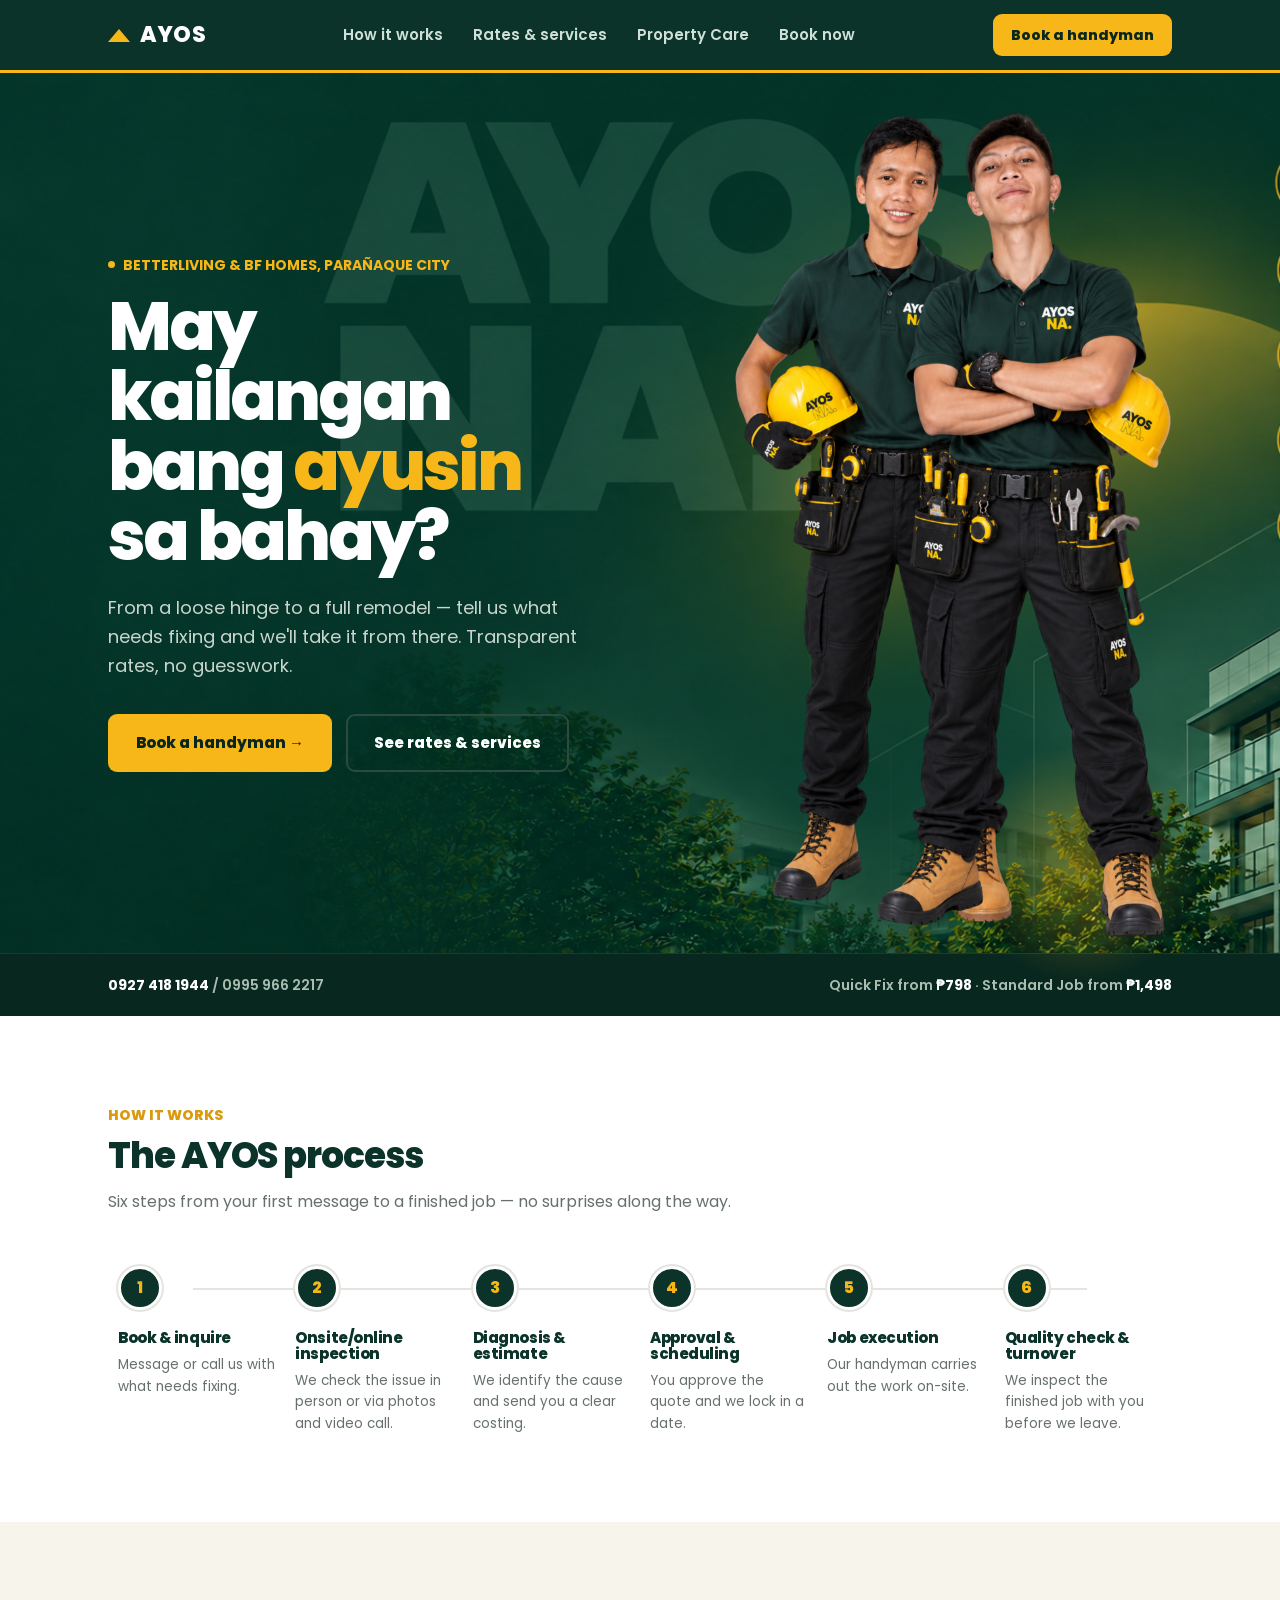
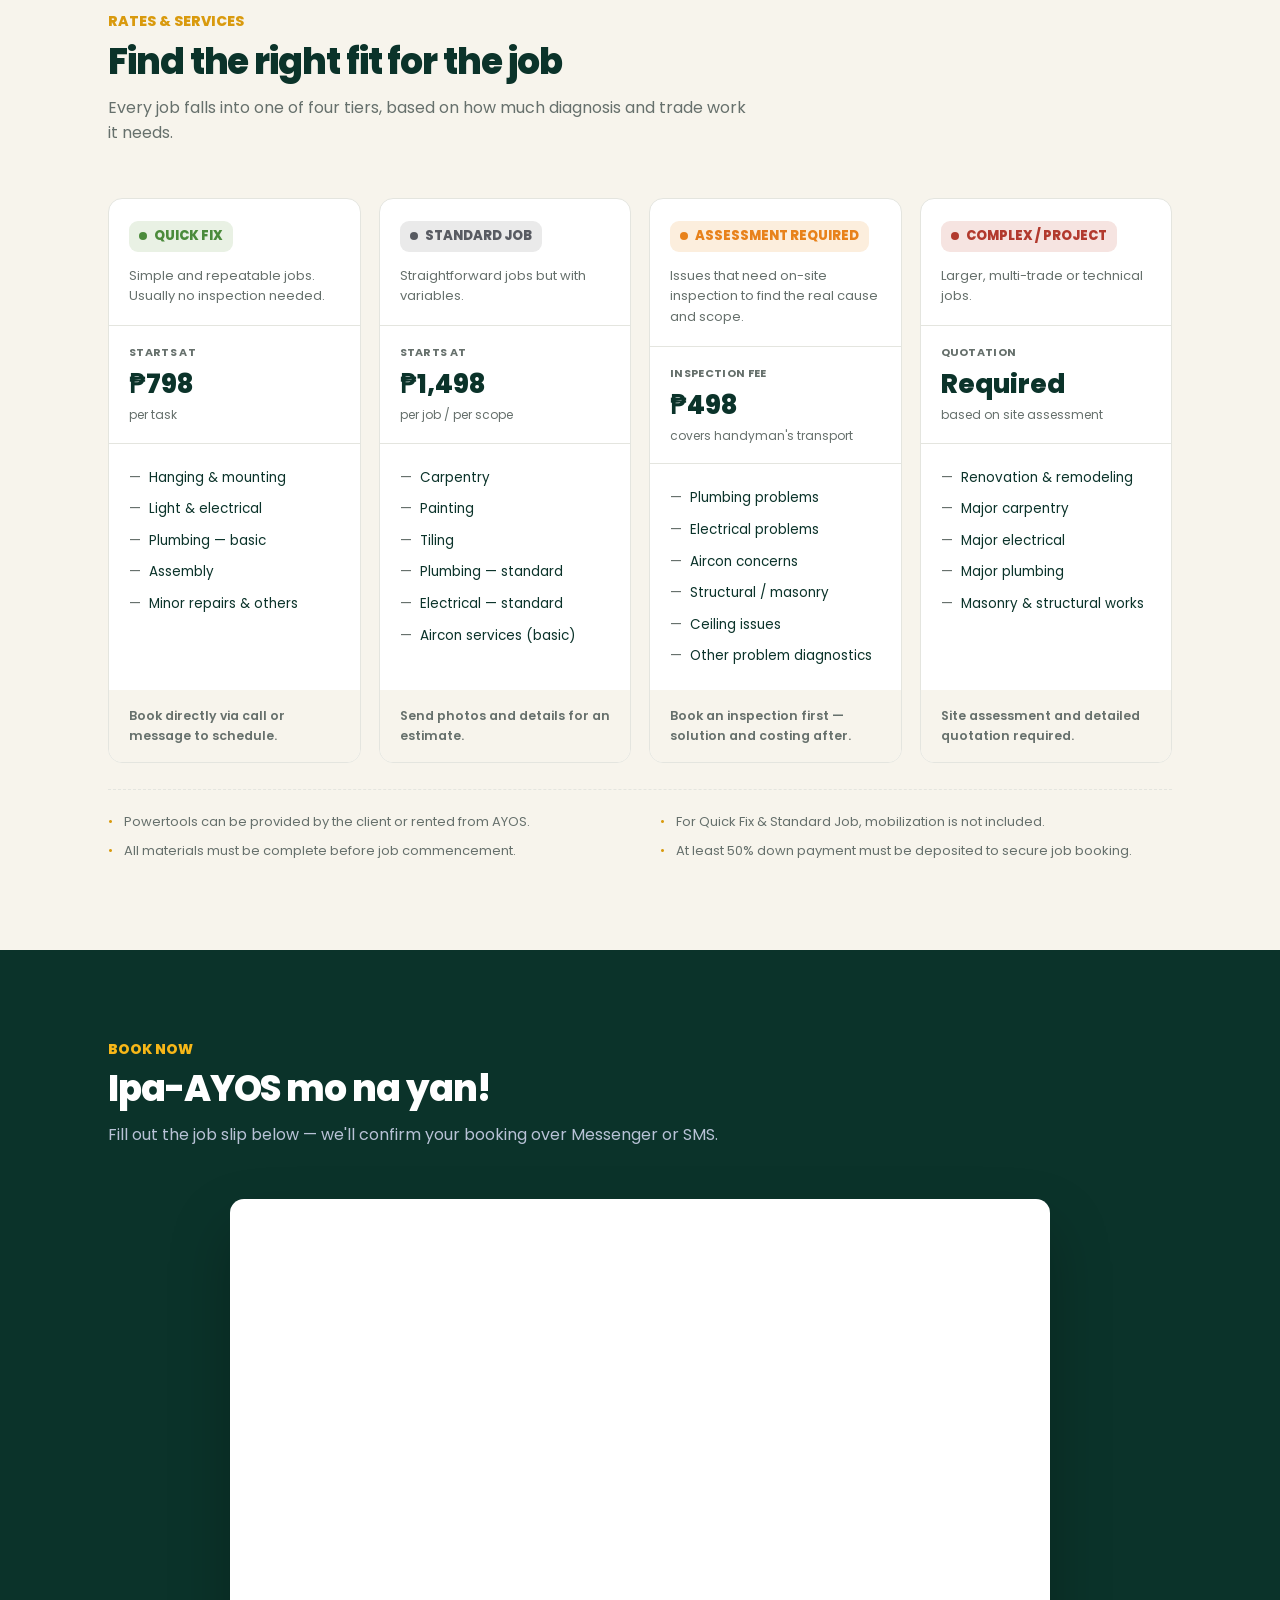
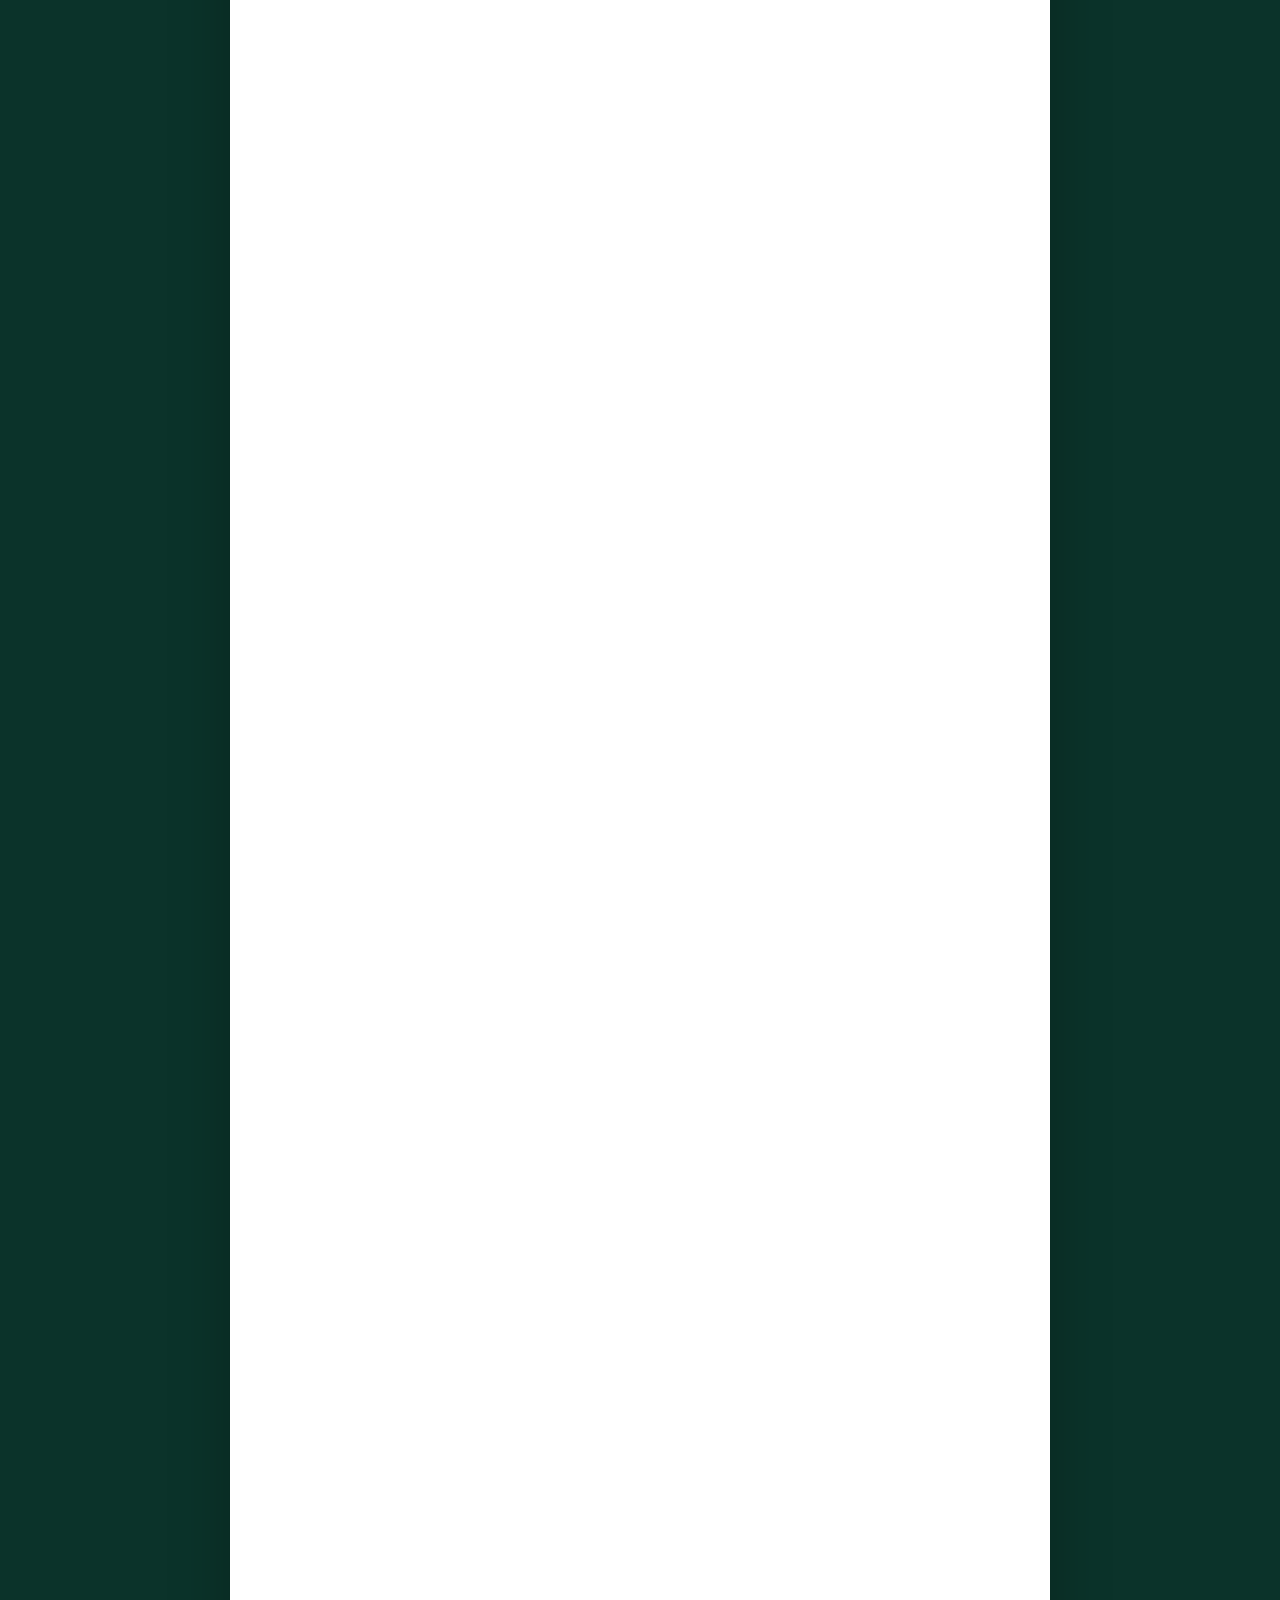
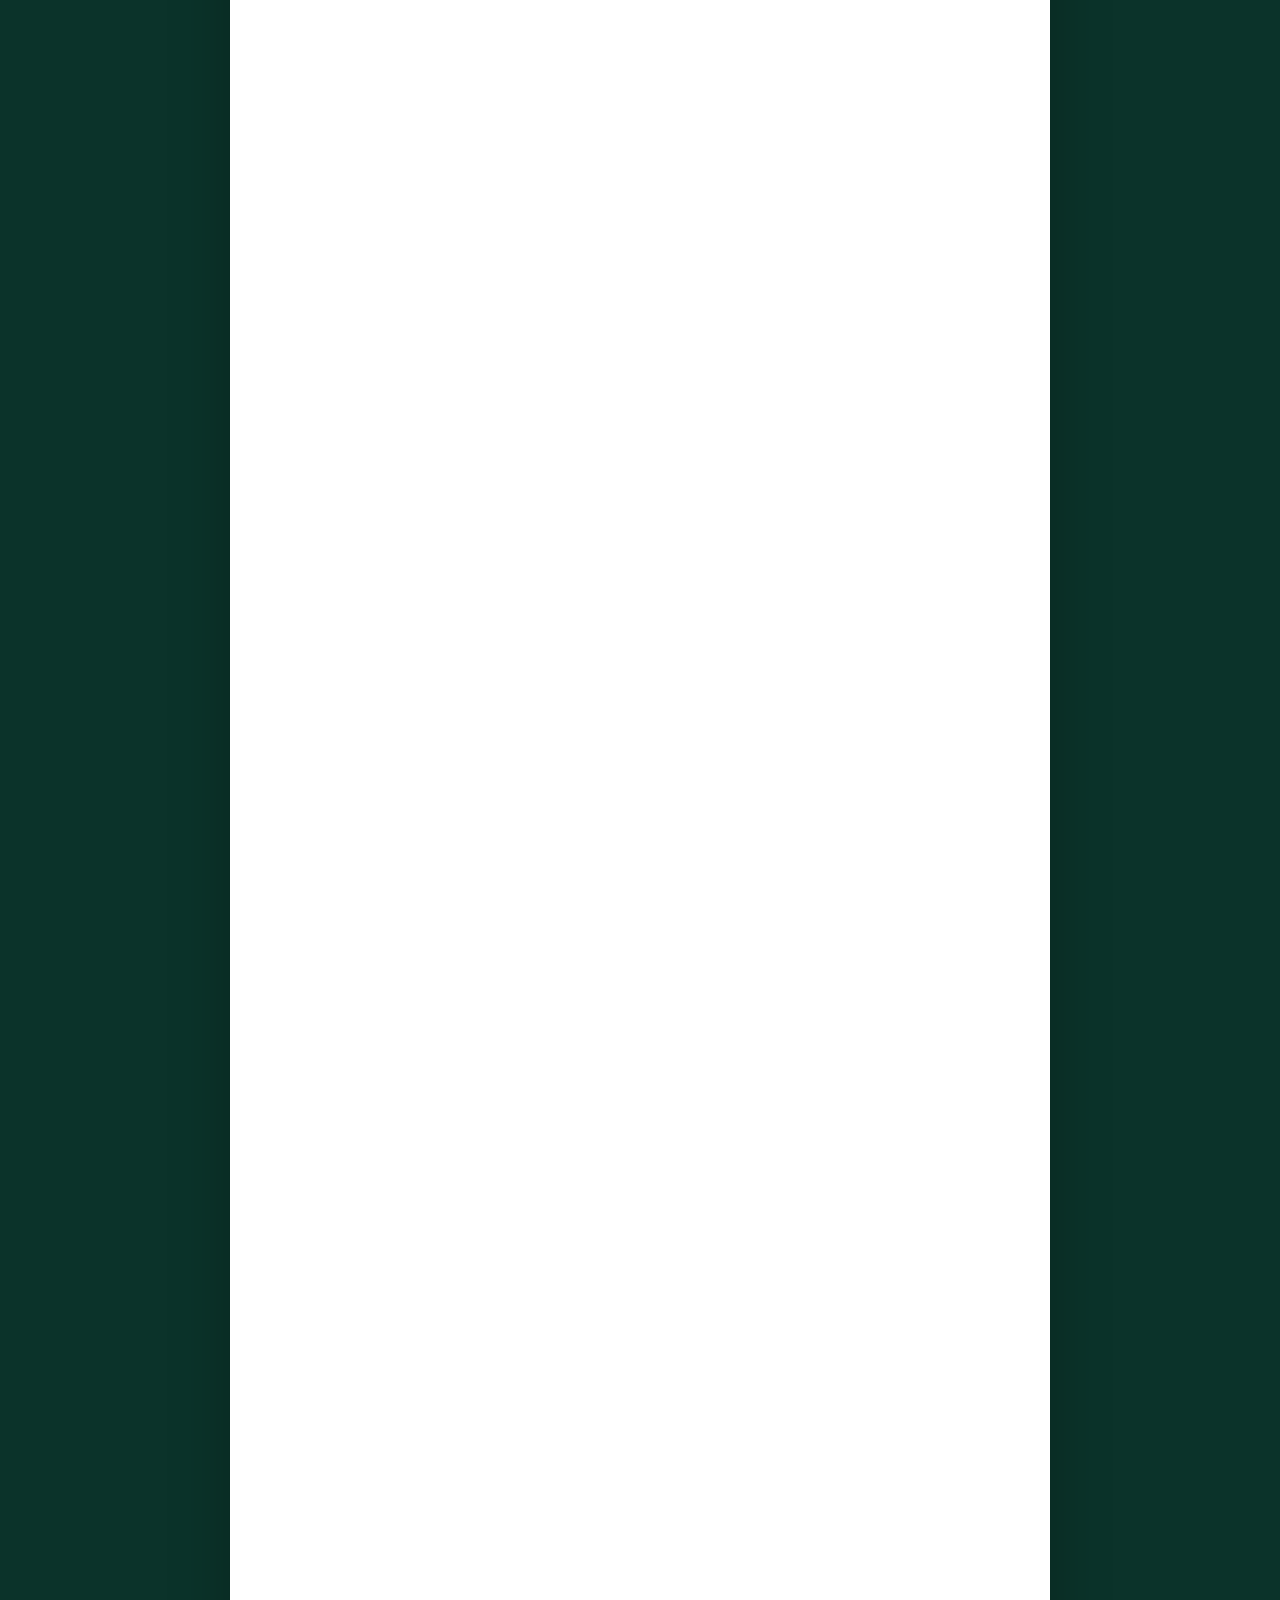
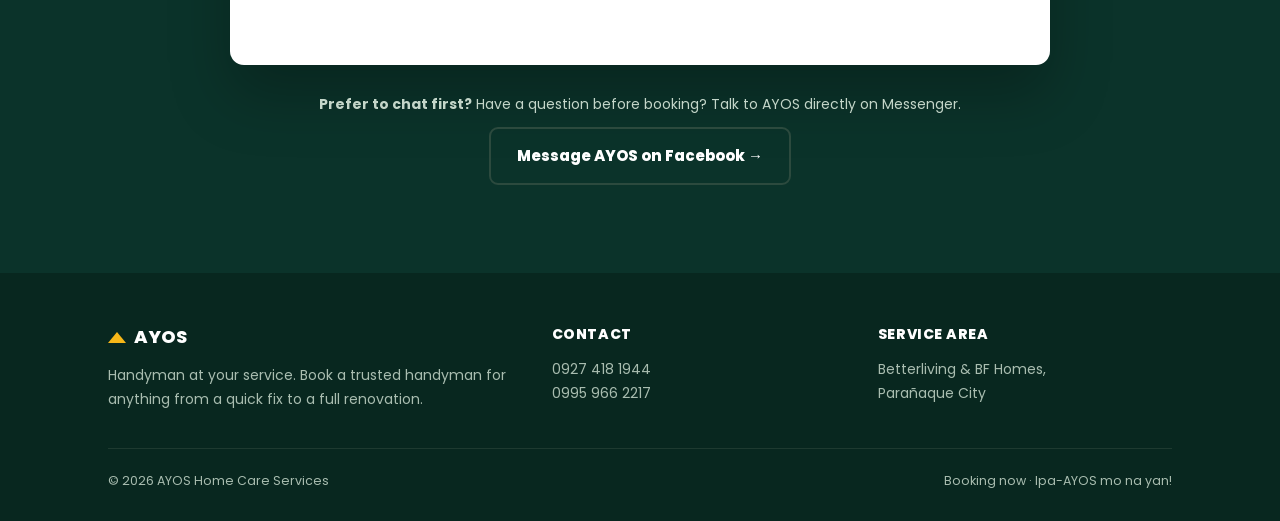
==== index.html @ 648aacf1 "Add files via upload" ====
<!DOCTYPE html>
<html lang="en">
<head>
<meta charset="UTF-8">
<meta name="viewport" content="width=device-width, initial-scale=1.0">
<title>AYOS — Handyman At Your Service | Book Online</title>
<link rel="preconnect" href="https://fonts.googleapis.com">
<link href="https://fonts.googleapis.com/css2?family=Poppins:wght@400;500;600;700;800&display=swap" rel="stylesheet">
<link rel="stylesheet" href="styles.css">
</head>
<body>

<nav class="nav">
  <div class="wrap">
    <div class="brand">
      <div class="roof"></div>
      <span class="brand-name">AYOS</span>
    </div>
    <div class="nav-mobile-hide nav-links">
      <a href="#process">How it works</a>
      <a href="#pricing">Rates &amp; services</a>
      <a href="retainers.html">Property Care</a>
      <a href="#book">Book now</a>
    </div>
    <a href="#book" class="nav-cta">Book a handyman</a>
  </div>
</nav>

<header class="hero">
  <div class="wrap">
    <div class="hero-copy">
      <div class="kicker"><span class="dot"></span> BETTERLIVING &amp; BF HOMES, PARAÑAQUE CITY</div>
      <h1>May kailangan bang <span class="hl">ayusin</span> sa bahay?</h1>
      <p class="lead">From a loose hinge to a full remodel — tell us what needs fixing and we'll take it from there. Transparent rates, no guesswork.</p>
      <div class="hero-actions">
        <a href="#book" class="btn btn-primary">Book a handyman →</a>
        <a href="#pricing" class="btn btn-ghost">See rates &amp; services</a>
      </div>
    </div>
    <div class="hero-figure">
      <img src="hero (2).png" alt="AYOS handyman ready with tools">
    </div>
  </div>
  <div class="hero-strip">
    <div class="wrap">
      <div><strong>0927 418 1944</strong> / 0995 966 2217</div>
      <div>Quick Fix from <strong>₱798</strong> · Standard Job from <strong>₱1,498</strong></div>
    </div>
  </div>
</header>

<section id="process" class="process">
  <div class="wrap">
    <div class="sec-head">
      <div class="sec-number">HOW IT WORKS</div>
      <h2>The AYOS process</h2>
      <p>Six steps from your first message to a finished job — no surprises along the way.</p>
    </div>
    <div class="rail">
      <div class="step"><div class="step-num">1</div><h3>Book &amp; inquire</h3><p>Message or call us with what needs fixing.</p></div>
      <div class="step"><div class="step-num">2</div><h3>Onsite/online inspection</h3><p>We check the issue in person or via photos and video call.</p></div>
      <div class="step"><div class="step-num">3</div><h3>Diagnosis &amp; estimate</h3><p>We identify the cause and send you a clear costing.</p></div>
      <div class="step"><div class="step-num">4</div><h3>Approval &amp; scheduling</h3><p>You approve the quote and we lock in a date.</p></div>
      <div class="step"><div class="step-num">5</div><h3>Job execution</h3><p>Our handyman carries out the work on-site.</p></div>
      <div class="step"><div class="step-num">6</div><h3>Quality check &amp; turnover</h3><p>We inspect the finished job with you before we leave.</p></div>
    </div>
  </div>
</section>

<section id="pricing" class="pricing">
  <div class="wrap">
    <div class="sec-head">
      <div class="sec-number">RATES &amp; SERVICES</div>
      <h2>Find the right fit for the job</h2>
      <p>Every job falls into one of four tiers, based on how much diagnosis and trade work it needs.</p>
    </div>

    <div class="tiers">
      <div class="tier qf">
        <div class="tier-top">
          <div class="tier-tag"><span class="sw"></span>QUICK FIX</div>
          <div class="tier-desc">Simple and repeatable jobs. Usually no inspection needed.</div>
        </div>
        <div class="tier-price"><div class="from">STARTS AT</div><div class="amt">₱798</div><div class="unit">per task</div></div>
        <ul class="tier-list">
          <li>Hanging &amp; mounting</li>
          <li>Light &amp; electrical</li>
          <li>Plumbing — basic</li>
          <li>Assembly</li>
          <li>Minor repairs &amp; others</li>
        </ul>
        <div class="tier-foot">Book directly via call or message to schedule.</div>
      </div>

      <div class="tier sj">
        <div class="tier-top">
          <div class="tier-tag"><span class="sw"></span>STANDARD JOB</div>
          <div class="tier-desc">Straightforward jobs but with variables.</div>
        </div>
        <div class="tier-price"><div class="from">STARTS AT</div><div class="amt">₱1,498</div><div class="unit">per job / per scope</div></div>
        <ul class="tier-list">
          <li>Carpentry</li>
          <li>Painting</li>
          <li>Tiling</li>
          <li>Plumbing — standard</li>
          <li>Electrical — standard</li>
          <li>Aircon services (basic)</li>
        </ul>
        <div class="tier-foot">Send photos and details for an estimate.</div>
      </div>

      <div class="tier ar">
        <div class="tier-top">
          <div class="tier-tag"><span class="sw"></span>ASSESSMENT REQUIRED</div>
          <div class="tier-desc">Issues that need on-site inspection to find the real cause and scope.</div>
        </div>
        <div class="tier-price"><div class="from">INSPECTION FEE</div><div class="amt">₱498</div><div class="unit">covers handyman's transport</div></div>
        <ul class="tier-list">
          <li>Plumbing problems</li>
          <li>Electrical problems</li>
          <li>Aircon concerns</li>
          <li>Structural / masonry</li>
          <li>Ceiling issues</li>
          <li>Other problem diagnostics</li>
        </ul>
        <div class="tier-foot">Book an inspection first — solution and costing after.</div>
      </div>

      <div class="tier cp">
        <div class="tier-top">
          <div class="tier-tag"><span class="sw"></span>COMPLEX / PROJECT</div>
          <div class="tier-desc">Larger, multi-trade or technical jobs.</div>
        </div>
        <div class="tier-price"><div class="from">QUOTATION</div><div class="amt">Required</div><div class="unit">based on site assessment</div></div>
        <ul class="tier-list">
          <li>Renovation &amp; remodeling</li>
          <li>Major carpentry</li>
          <li>Major electrical</li>
          <li>Major plumbing</li>
          <li>Masonry &amp; structural works</li>
        </ul>
        <div class="tier-foot">Site assessment and detailed quotation required.</div>
      </div>
    </div>

    <ul class="pricing-notes">
      <li>Powertools can be provided by the client or rented from AYOS.</li>
      <li>For Quick Fix &amp; Standard Job, mobilization is not included.</li>
      <li>All materials must be complete before job commencement.</li>
      <li>At least 50% down payment must be deposited to secure job booking.</li>
    </ul>
  </div>
</section>

<section id="book" class="booking">
  <div class="wrap">
    <div class="sec-head" style="color:var(--paper);">
      <div class="sec-number" style="color:var(--gold);">BOOK NOW</div>
      <h2 style="color:var(--paper);">Ipa-AYOS mo na yan!</h2>
      <p style="color:#B8C2D6;">Fill out the job slip below — we'll confirm your booking over Messenger or SMS.</p>
    </div>

    <div class="tally-wrap">
      <div class="tally-card">
        <iframe
          data-tally-src="https://tally.so/embed/D4GpGZ?alignLeft=1&hideTitle=1&transparentBackground=1&dynamicHeight=1"
          loading="lazy"
          width="100%"
          height="3644"
          frameborder="0"
          marginheight="0"
          marginwidth="0"
          title="Ipa-AYOS mo na yan!">
        </iframe>
      </div>

      <div class="chat-first">
        <p><strong>Prefer to chat first?</strong> Have a question before booking? Talk to AYOS directly on Messenger.</p>
        <a
          href="https://m.me/ayos.care"
          target="_blank"
          rel="noopener noreferrer"
          class="btn btn-ghost">
          Message AYOS on Facebook →
        </a>
      </div>
    </div>
  </div>
</section>

<footer>
  <div class="wrap">
    <div class="foot-grid">
      <div>
        <div class="foot-brand"><div class="roof"></div><span>AYOS</span></div>
        <p>Handyman at your service. Book a trusted handyman for anything from a quick fix to a full renovation.</p>
      </div>
      <div>
        <h4>Contact</h4>
        <p><a href="tel:+639274181944">0927 418 1944</a></p>
        <p><a href="tel:+639959662217">0995 966 2217</a></p>
      </div>
      <div>
        <h4>Service area</h4>
        <p>Betterliving &amp; BF Homes,<br>Parañaque City</p>
      </div>
    </div>
    <div class="foot-bottom">
      <span>© 2026 AYOS Home Care Services</span>
      <span>Booking now · Ipa-AYOS mo na yan!</span>
    </div>
  </div>
</footer>

<script>
  // Load Tally's embed script for the AYOS booking form.
  (function(){
    var d=document,w="https://tally.so/widgets/embed.js",v=function(){
      if(typeof Tally!=="undefined"){
        Tally.loadEmbeds();
      }else{
        d.querySelectorAll("iframe[data-tally-src]:not([src])").forEach(function(e){
          e.src=e.dataset.tallySrc;
        });
      }
    };
    if(typeof Tally!=="undefined"){
      v();
    }else if(d.querySelector('script[src="'+w+'"]')==null){
      var s=d.createElement("script");
      s.src=w;
      s.onload=v;
      s.onerror=v;
      d.body.appendChild(s);
    }
  })();</script>

</body>
</html>
---- styles.css ----
:root{
    --navy:#0B332A;
    --navy-deep:#08271F;
    --gold:#F7B718;
    --gold-deep:#D99A0E;
    --cream:#F7F4EC;
    --paper:#FFFFFF;
    --line:#E4E5DF;
    --ink-soft:#66706C;

    --green:#4B8B3B;
    --green-bg:#E9F1E4;
    --slate:#585B62;
    --slate-bg:#EAEAEA;
    --amber:#E8821B;
    --amber-bg:#FCEEDD;
    --red:#B23A2E;
    --red-bg:#F6E4E1;
  }

  *{box-sizing:border-box; margin:0; padding:0;}
  html{scroll-behavior:smooth;}
  body{
    font-family:'Poppins', sans-serif;
    background:var(--cream);
    color:var(--navy);
    line-height:1.6;
    -webkit-font-smoothing:antialiased;
  }
  h1,h2,h3, .display{
    font-family:'Poppins', sans-serif;
    font-weight:800;
    line-height:1.05;
    letter-spacing:-0.03em;
  }
  a{color:inherit;}
  img{max-width:100%; display:block;}
  .wrap{max-width:1120px; margin:0 auto; padding:0 28px;}
  section{padding:88px 0;}
  @media (max-width:720px){ section{padding:56px 0;} .wrap{padding:0 20px;} }

  /* ---------- NAV ---------- */
  .nav{
    position:sticky; top:0; z-index:50;
    background:var(--navy);
    border-bottom:3px solid var(--gold);
  }
  .nav .wrap{display:flex; align-items:center; justify-content:space-between; height:70px;}
  .brand{display:flex; align-items:center; gap:10px; color:var(--paper);}
  .brand .roof{width:0; height:0; border-left:11px solid transparent; border-right:11px solid transparent; border-bottom:13px solid var(--gold);}
  .brand-name{font-family:'Poppins'; font-weight:800; font-size:22px; letter-spacing:0.01em; color:var(--paper);}
  .nav-links{display:flex; gap:30px; font-weight:600; font-size:15px;}
  .nav-links a{color:#CFE0D6; text-decoration:none; transition:color .15s;}
  .nav-links a:hover{color:var(--gold);}
  .nav-cta{
    background:var(--gold); color:var(--navy-deep); font-weight:800; font-size:14px;
    padding:10px 18px; border-radius:9px; text-decoration:none; white-space:nowrap;
  }
  .nav-mobile-hide{display:flex;}
  @media (max-width:720px){ .nav-mobile-hide{display:none;} }

  /* ---------- HERO ---------- */
  .hero{
    background:var(--navy) url('HOMEBG.png') center center/cover no-repeat;
    color:var(--paper);
    position:relative;
    overflow:hidden;
    padding:0;
  }
  .hero .wrap{
    position:relative;
    z-index:1;
    display:grid;
    grid-template-columns:1.05fr 0.95fr;
    align-items:center;
    gap:10px;
  }
  .hero-copy{padding:56px 0;}
  .kicker{
    color:var(--gold); font-weight:700; font-size:14px; margin-bottom:16px;
    display:flex; align-items:center; gap:8px;
  }
  .kicker .dot{width:7px; height:7px; background:var(--gold); border-radius:50%;}
  .hero h1{font-size:clamp(38px,6vw,68px); line-height:1.03; letter-spacing:-3px; color:var(--paper); max-width:10.5ch;}
  .hero h1 .hl{color:var(--gold);}
  .hero p.lead{margin-top:22px; font-size:18px; color:#C9D6CD; max-width:46ch;}
  .hero-actions{margin-top:34px; display:flex; gap:14px; flex-wrap:wrap;}
  .btn{
    display:inline-flex; align-items:center; gap:8px;
    font-weight:800; font-size:15px; text-decoration:none;
    padding:15px 26px; border-radius:9px; border:2px solid transparent;
    transition:transform .12s ease;
  }
  .btn:active{transform:scale(0.98);}
  .btn-primary{background:var(--gold); color:var(--navy-deep);}
  .btn-primary:hover{background:var(--gold-deep);}
  .btn-ghost{border-color:#2C4A3E; color:var(--paper);}
  .btn-ghost:hover{border-color:var(--gold); color:var(--gold);}
  .hero-figure{
    position:relative;
    align-self:end;
    justify-self:end;
    width:100%;
    max-width:440px;
  }
  .hero-figure img{width:100%; height:auto;}
  .hero-figure::before{
    content:"";
    position:absolute; inset:auto -30px -30px auto;
    width:240px; height:240px;
    background:radial-gradient(circle, rgba(247,183,24,.35), transparent 70%);
    z-index:0;
  }
  .hero-figure img{position:relative; z-index:1;}
  @media (max-width:860px){
    .hero .wrap{grid-template-columns:1fr; min-height:0;}
    .hero h1{font-size:38px;}
    .hero-figure{max-width:220px; justify-self:center; margin-top:10px;}
  }

  .hero-strip{
    background:var(--navy-deep);
    border-top:1px solid #1E3A30;
  }
  .hero-strip .wrap{
    display:flex; justify-content:space-between; flex-wrap:wrap; gap:18px;
    padding:20px 28px; font-size:14px; color:#A9BDB0; font-weight:600;
  }
  .hero-strip strong{color:var(--paper);}

  /* ---------- SECTION HEADERS ---------- */
  .sec-head{max-width:640px; margin-bottom:52px;}
  .sec-head h2{font-size:36px; color:var(--navy);}
  .sec-head p{margin-top:14px; color:var(--ink-soft); font-size:16px;}
  .sec-number{
    font-family:'Poppins'; font-weight:800; font-size:14px; color:var(--gold-deep);
    margin-bottom:10px;
  }

  /* ---------- PROCESS ---------- */
  .process{background:var(--paper);}
  .rail{
    position:relative;
    display:grid; grid-template-columns:repeat(6,1fr); gap:0;
    counter-reset:step;
  }
  .rail::before{
    content:""; position:absolute; top:22px; left:8%; right:8%; height:2px;
    background:var(--line); z-index:0;
  }
  .step{position:relative; z-index:1; padding:0 10px; text-align:left;}
  .step-num{
    width:44px; height:44px; border-radius:50%;
    background:var(--navy); color:var(--gold);
    display:flex; align-items:center; justify-content:center;
    font-family:'Poppins'; font-weight:800; font-size:16px;
    margin-bottom:20px;
    border:3px solid var(--paper);
    box-shadow:0 0 0 2px var(--line);
  }
  .step h3{font-family:'Poppins'; font-weight:800; font-size:15px; color:var(--navy); margin-bottom:8px;}
  .step p{font-size:13.5px; color:var(--ink-soft);}
  @media (max-width:900px){
    .rail{grid-template-columns:repeat(2,1fr); gap:34px 20px;}
    .rail::before{display:none;}
  }

  /* ---------- PRICING ---------- */
  .pricing{background:var(--cream);}
  .tiers{display:grid; grid-template-columns:repeat(4,1fr); gap:18px;}
  @media (max-width:960px){ .tiers{grid-template-columns:repeat(2,1fr);} }
  @media (max-width:600px){ .tiers{grid-template-columns:1fr;} }

  .tier{
    background:var(--paper); border:1px solid var(--line); border-radius:14px;
    display:flex; flex-direction:column; overflow:hidden;
  }
  .tier-top{padding:22px 20px 18px; border-bottom:1px solid var(--line);}
  .tier-tag{
    display:inline-flex; align-items:center; gap:7px;
    font-weight:800; font-size:13px; padding:5px 10px; border-radius:9px; margin-bottom:14px;
  }
  .tier-tag .sw{width:8px; height:8px; border-radius:50%;}
  .tier-desc{font-size:13px; color:var(--ink-soft); min-height:36px;}
  .tier-price{padding:18px 20px; border-bottom:1px solid var(--line);}
  .tier-price .from{font-size:11px; font-weight:700; color:var(--ink-soft); letter-spacing:0.03em;}
  .tier-price .amt{font-family:'Poppins'; font-weight:800; font-size:26px; color:var(--navy); margin-top:2px;}
  .tier-price .unit{font-size:12px; color:var(--ink-soft);}
  .tier-list{padding:18px 20px; flex:1; list-style:none; font-size:13.5px;}
  .tier-list li{padding:5px 0; color:var(--navy); display:flex; gap:8px;}
  .tier-list li::before{content:"—"; color:var(--ink-soft); flex-shrink:0;}
  .tier-foot{padding:16px 20px; background:var(--cream); font-size:12.5px; color:var(--ink-soft); font-weight:600;}

  .qf .tier-tag{background:var(--green-bg); color:var(--green);} .qf .sw{background:var(--green);}
  .sj .tier-tag{background:var(--slate-bg); color:var(--slate);} .sj .sw{background:var(--slate);}
  .ar .tier-tag{background:var(--amber-bg); color:var(--amber);} .ar .sw{background:var(--amber);}
  .cp .tier-tag{background:var(--red-bg); color:var(--red);} .cp .sw{background:var(--red);}

  .pricing-notes{
    margin-top:26px; padding-top:22px; border-top:1px dashed var(--line);
    display:grid; grid-template-columns:1fr 1fr; gap:8px 40px;
    font-size:13px; color:var(--ink-soft);
  }
  .pricing-notes li{list-style:none; padding-left:16px; position:relative;}
  .pricing-notes li::before{content:"•"; color:var(--gold-deep); position:absolute; left:0;}
  @media (max-width:600px){ .pricing-notes{grid-template-columns:1fr;} }

  /* ---------- BOOKING (job-ticket styled) ---------- */
  .booking{background:var(--navy); color:var(--paper); position:relative;}
  .ticket{
    background:var(--paper); color:var(--navy);
    border-radius:14px;
    display:grid; grid-template-columns:1fr 1.4fr;
    overflow:hidden;
    box-shadow:0 30px 60px rgba(0,0,0,.35);
  }
  @media (max-width:840px){ .ticket{grid-template-columns:1fr;} }

  .ticket-stub{
    background:var(--navy-deep); color:var(--paper);
    padding:40px 32px;
    position:relative;
    border-right:2px dashed #244436;
  }
  @media (max-width:840px){ .ticket-stub{border-right:none; border-bottom:2px dashed #244436;} }
  .ticket-stub .stamp{
    display:inline-block; border:2px solid var(--gold); color:var(--gold);
    font-family:'Poppins'; font-weight:800; font-size:13px; letter-spacing:0.08em;
    padding:6px 12px; border-radius:9px; transform:rotate(-3deg); margin-bottom:24px;
  }
  .ticket-stub h3{font-size:26px; color:var(--paper); margin-bottom:14px;}
  .ticket-stub p{font-size:14.5px; color:#C4D6C9; margin-bottom:22px;}
  .ticket-stub .contact-line{
    display:flex; gap:10px; align-items:flex-start; font-size:14px; margin-bottom:14px; color:#E2ECE4;
  }
  .ticket-stub .contact-line b{color:var(--paper); font-weight:700; display:block;}
  .ticket-stub .mark{color:var(--gold); font-weight:800;}

  .ticket-form{padding:40px 36px;}
  .field{margin-bottom:18px;}
  .field label{
    display:block; font-size:12.5px; font-weight:800; text-transform:uppercase;
    letter-spacing:0.04em; color:var(--ink-soft); margin-bottom:7px;
  }
  .field input, .field select, .field textarea{
    width:100%; font-family:'Poppins'; font-size:15px; color:var(--navy);
    background:var(--cream); border:1.5px solid var(--line); border-radius:10px;
    padding:12px 14px; outline:none; transition:border-color .15s;
  }
  .field input:focus, .field select:focus, .field textarea:focus{border-color:var(--gold-deep);}
  .field textarea{resize:vertical; min-height:88px;}
  .row2{display:grid; grid-template-columns:1fr 1fr; gap:16px;}
  @media (max-width:480px){ .row2{grid-template-columns:1fr;} }

  .tier-pick{display:grid; grid-template-columns:repeat(4,1fr); gap:8px;}
  @media (max-width:560px){ .tier-pick{grid-template-columns:repeat(2,1fr);} }
  .tier-pick input{display:none;}
  .tier-pick label{
    display:block; text-align:center; font-size:12px; font-weight:700;
    padding:11px 6px; border:1.5px solid var(--line); border-radius:10px; cursor:pointer;
    background:var(--cream); color:var(--ink-soft); transition:all .12s;
  }
  .tier-pick input:checked + label{
    border-color:var(--navy); background:var(--navy); color:var(--paper);
  }

  .upload-box{
    background:var(--cream);
    border:1.5px dashed var(--line);
    border-radius:10px;
    padding:14px;
  }
  .upload-box input[type="file"]{
    width:100%;
    font-family:'Poppins';
    font-size:13px;
    color:var(--ink-soft);
  }
  .upload-help{
    margin-top:7px;
    font-size:12px;
    color:var(--ink-soft);
    line-height:1.45;
  }
  .file-list{
    margin-top:8px;
    font-size:12px;
    color:var(--navy);
  }
  .drive-field{
    margin-top:12px;
  }
  .drive-field input{
    width:100%;
    font-family:'Poppins';
    font-size:14px;
    color:var(--navy);
    background:var(--cream);
    border:1.5px solid var(--line);
    border-radius:10px;
    padding:12px 14px;
    outline:none;
  }
  .drive-field input:focus{border-color:var(--gold-deep);}

  .submit-row{display:flex; align-items:center; gap:16px; margin-top:26px; flex-wrap:wrap;}
  .submit-row .btn-primary{border:none; cursor:pointer; font-family:inherit;}
  .submit-note{font-size:12.5px; color:var(--ink-soft);}

  /* ---------- TALLY BOOKING FORM ---------- */
  .tally-wrap{
    max-width:820px;
    margin:0 auto;
  }
  .tally-card{
    background:var(--paper);
    border-radius:14px;
    overflow:hidden;
    box-shadow:0 30px 60px rgba(0,0,0,.25);
    padding:10px 18px 4px;
  }
  .chat-first{
    text-align:center;
    margin-top:28px;
    color:#C4D6C9;
  }
  .chat-first p{
    font-size:14px;
    margin-bottom:12px;
  }
  .chat-first .btn{
    display:inline-flex;
  }
  @media (max-width:720px){
    .tally-card{
      padding:4px 8px 0;
      border-radius:14px;
    }
  }

  /* ---------- FOOTER ---------- */
  footer{background:var(--navy-deep); color:#A9BDB0; padding:50px 0 30px;}
  .foot-grid{display:grid; grid-template-columns:1.4fr 1fr 1fr; gap:32px; margin-bottom:36px;}
  @media (max-width:720px){ .foot-grid{grid-template-columns:1fr; gap:26px;} }
  .foot-grid h4{color:var(--paper); font-size:14px; font-weight:800; margin-bottom:12px; text-transform:uppercase; letter-spacing:0.04em;}
  .foot-grid p, .foot-grid a{font-size:14px; line-height:1.7; text-decoration:none; color:#A9BDB0;}
  .foot-brand{display:flex; align-items:center; gap:8px; margin-bottom:12px;}
  .foot-brand .roof{width:0; height:0; border-left:9px solid transparent; border-right:9px solid transparent; border-bottom:11px solid var(--gold);}
  .foot-brand span{font-family:'Poppins'; font-weight:800; color:var(--paper); font-size:18px;}
  .foot-bottom{border-top:1px solid #1E3A30; padding-top:22px; font-size:12.5px; display:flex; justify-content:space-between; flex-wrap:wrap; gap:10px;}

  /* ---------- ACTIVE NAV LINK ---------- */
  .nav-links a.is-active{color:var(--gold);}

  /* ---------- TRUST GRID (retainers page) ---------- */
  .trust-strip{background:var(--navy-deep); border-top:1px solid #1E3A30;}
  .trust-grid{
    display:grid; grid-template-columns:repeat(4,1fr); gap:28px;
    padding:30px 0;
  }
  .trust-item{display:flex; gap:14px; align-items:flex-start;}
  .trust-item .ic{flex:none; color:var(--gold); margin-top:2px;}
  .trust-item h4{font-family:'Poppins'; font-weight:800; font-size:14px; color:var(--paper);}
  .trust-item p{margin-top:4px; font-size:12.5px; color:#A9BDB0;}
  @media (max-width:900px){ .trust-grid{grid-template-columns:repeat(2,1fr);} }
  @media (max-width:520px){ .trust-grid{grid-template-columns:1fr;} }

  /* ---------- COMPARISON (why a retainer) ---------- */
  .compare{display:grid; grid-template-columns:1fr 1fr; gap:20px;}
  @media (max-width:760px){ .compare{grid-template-columns:1fr;} }
  .compare-col{border-radius:14px; padding:28px 26px;}
  .compare-col.old{background:var(--red-bg); border:1px solid #E3C6BF;}
  .compare-col.new{background:var(--paper); border:1px solid var(--line); box-shadow:0 18px 50px rgba(11,51,42,.10);}
  .compare-col h3{font-family:'Poppins'; font-weight:800; font-size:15px; margin-bottom:16px;}
  .compare-col.old h3{color:var(--red);}
  .compare-col.new h3{color:var(--green);}
  .compare-col ol{list-style:none;}
  .compare-col li{font-size:14px; padding:7px 0 7px 26px; position:relative; color:var(--navy);}
  .compare-col.old li::before{content:"×"; position:absolute; left:0; top:5px; font-weight:800; color:var(--red);}
  .compare-col.new li::before{
    content:"✓"; position:absolute; left:0; top:6px; width:16px; height:16px; border-radius:50%;
    background:var(--green); color:var(--paper); font-size:10px; font-weight:800;
    display:flex; align-items:center; justify-content:center;
  }

  /* ---------- RETAINER PROGRAM CARDS ---------- */
  .programs{display:grid; grid-template-columns:repeat(3,1fr); gap:18px;}
  @media (max-width:980px){ .programs{grid-template-columns:1fr; max-width:480px; margin:0 auto;} }
  .program{background:var(--paper); border:1px solid var(--line); border-radius:14px; display:flex; flex-direction:column; overflow:hidden;}
  .program-top{padding:24px 22px 18px; border-bottom:1px solid var(--line);}
  .program-tag{display:inline-flex; align-items:center; gap:7px; font-weight:800; font-size:12px; padding:5px 10px; border-radius:9px; margin-bottom:14px; letter-spacing:0.02em;}
  .program-tag .sw{width:8px; height:8px; border-radius:50%;}
  .pp .program-tag{background:var(--green-bg); color:var(--green);} .pp .sw{background:var(--green);}
  .bu .program-tag{background:var(--slate-bg); color:var(--slate);} .bu .sw{background:var(--slate);}
  .pf .program-tag{background:var(--amber-bg); color:var(--amber);} .pf .sw{background:var(--amber);}
  .program h3{font-size:21px; color:var(--navy); margin-bottom:6px;}
  .program .program-sub{font-size:13.5px; font-weight:700; color:var(--gold-deep);}
  .program-pain{padding:16px 22px; border-bottom:1px solid var(--line); font-size:13px; color:var(--ink-soft);}
  .program-list{padding:18px 22px; flex:1; list-style:none; font-size:13.5px;}
  .program-list li{padding:5px 0; color:var(--navy); display:flex; gap:8px;}
  .program-list li::before{content:"—"; color:var(--ink-soft); flex-shrink:0;}
  .program-promise{padding:16px 22px; background:var(--cream); font-size:13.5px; font-weight:600; color:var(--navy);}
  .program-cta{padding:18px 22px 22px;}
  .program-cta .btn{width:100%; justify-content:center; border:none; cursor:pointer;}

  .proof-strip{
    margin-top:28px; padding:18px 22px; background:var(--paper); border:1px solid var(--line); border-radius:14px;
    display:flex; align-items:center; gap:18px; flex-wrap:wrap; font-size:13px; color:var(--ink-soft);
  }
  .proof-strip .chip{font-weight:800; color:var(--navy); background:var(--cream); border:1px solid var(--line); border-radius:9px; padding:5px 10px;}

  /* ---------- ICON GRID (what AYOS handles) ---------- */
  .icon-grid{display:grid; grid-template-columns:repeat(4,1fr); gap:1px; background:var(--line); border:1px solid var(--line); border-radius:14px; overflow:hidden;}
  .icon-cell{background:var(--paper); padding:24px 18px; display:flex; flex-direction:column; gap:12px;}
  .icon-cell svg{color:var(--navy);}
  .icon-cell span{font-size:13.5px; font-weight:700; color:var(--navy);}
  @media (max-width:860px){ .icon-grid{grid-template-columns:repeat(2,1fr);} }
  .scope-note{margin-top:18px; font-size:12.5px; color:var(--ink-soft); font-style:italic;}

  /* ---------- MINI HERO (retainers page) ---------- */
  .hero.hero-alt .hero-copy{padding:64px 0 44px;}
  .hero.hero-alt h1{max-width:11.5ch; font-size:46px;}
  @media (max-width:860px){ .hero.hero-alt h1{font-size:34px;} }
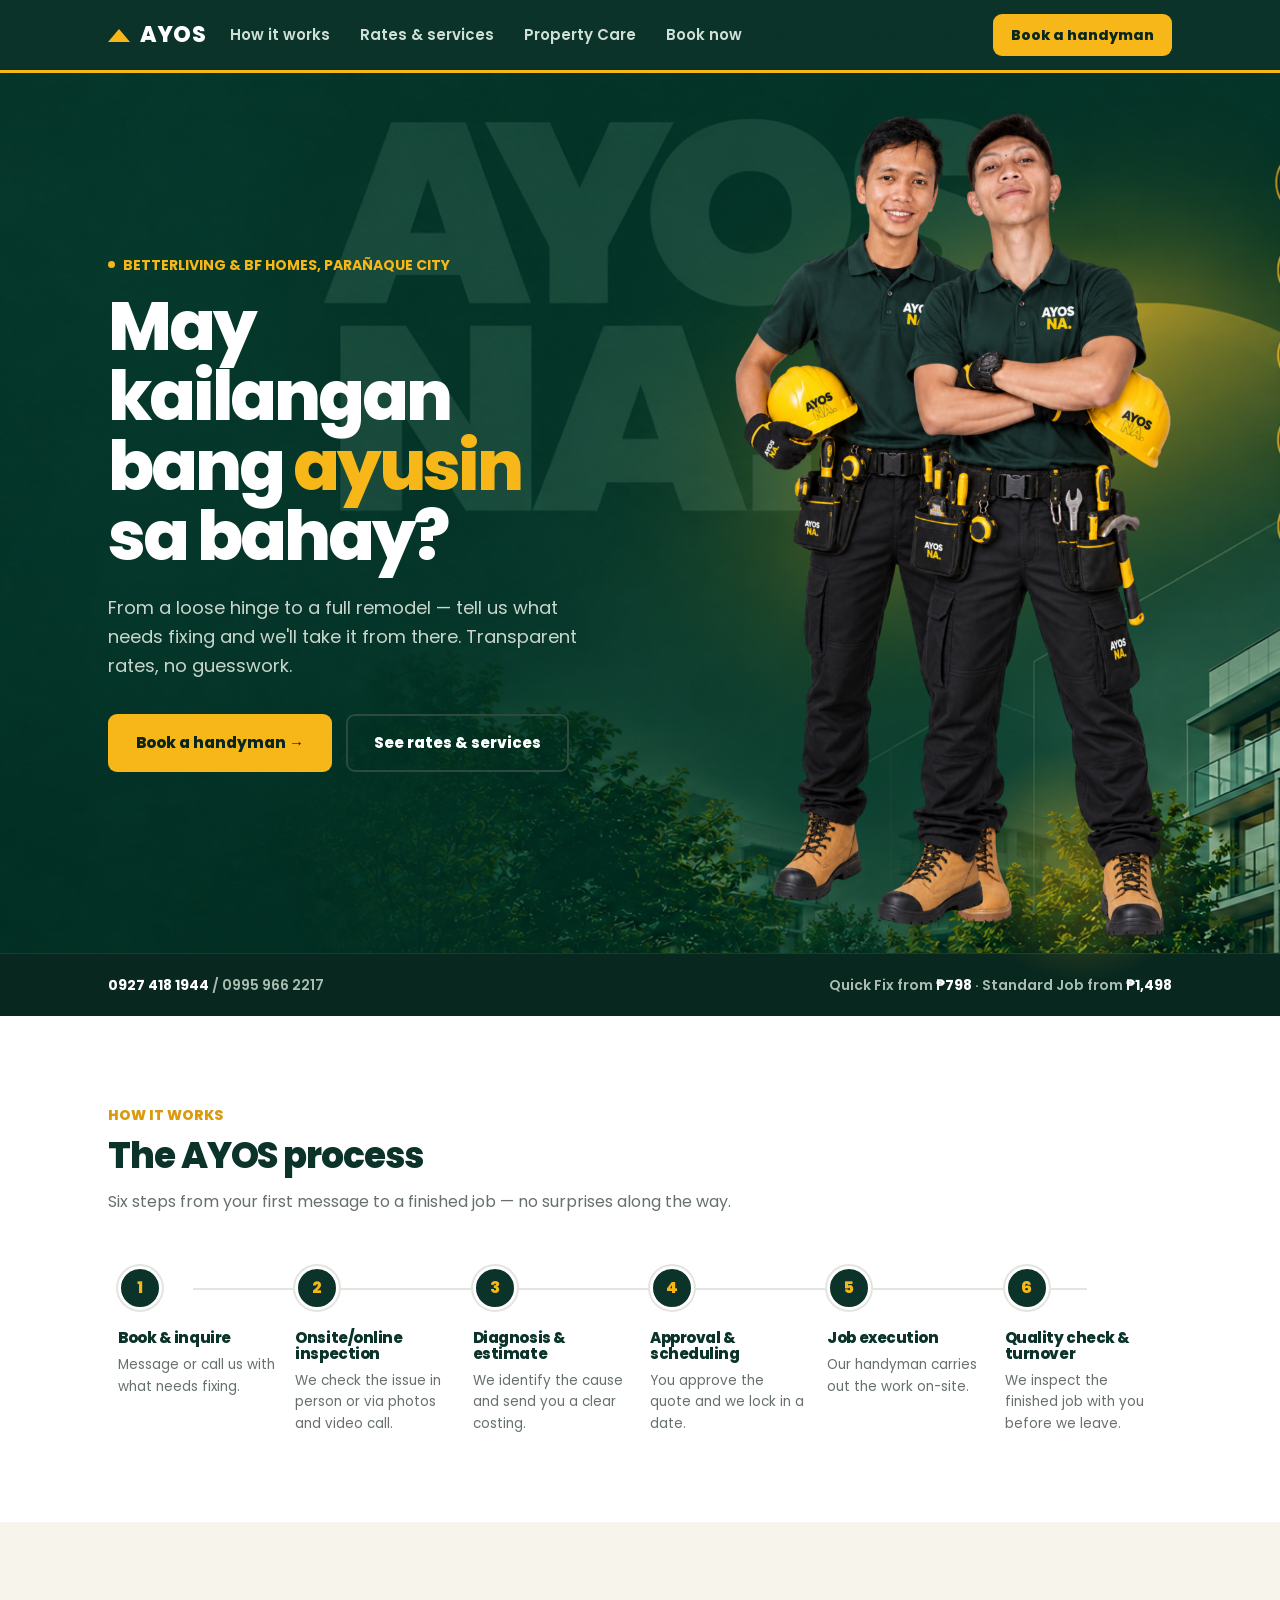
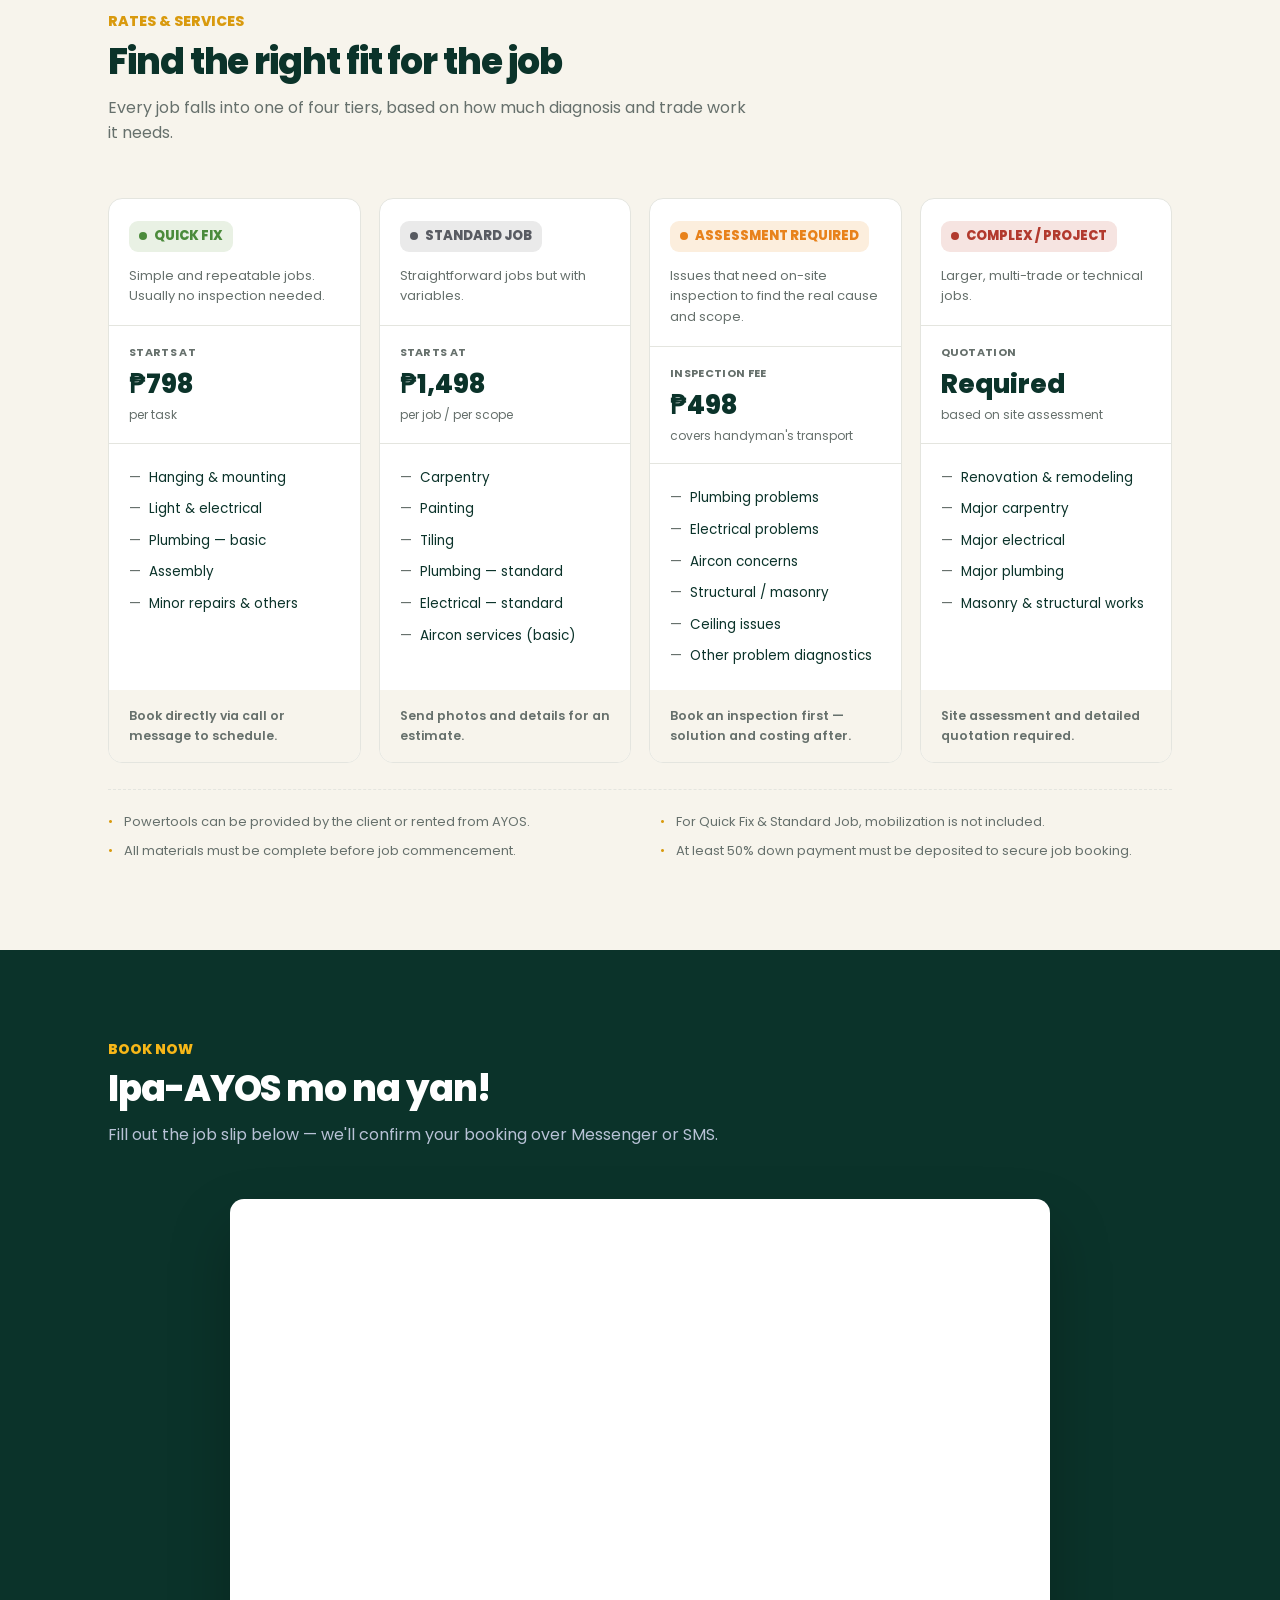
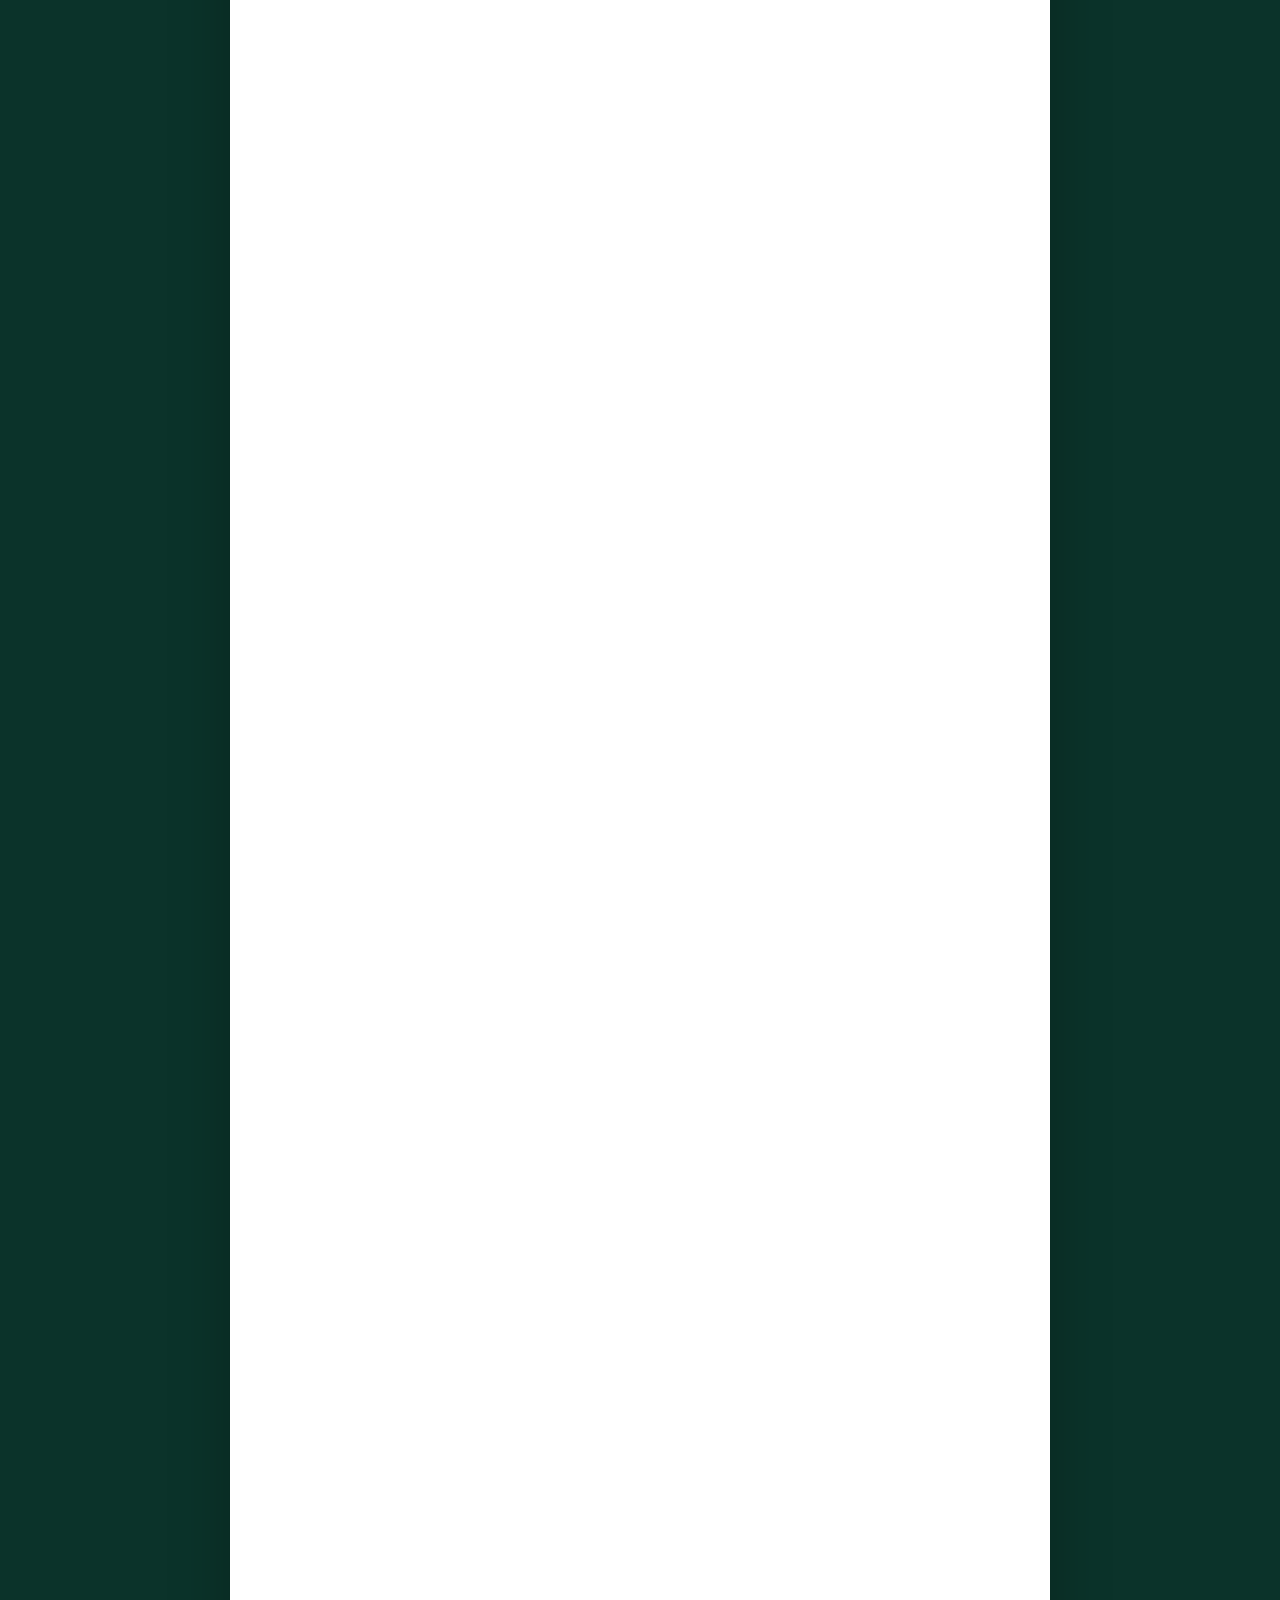
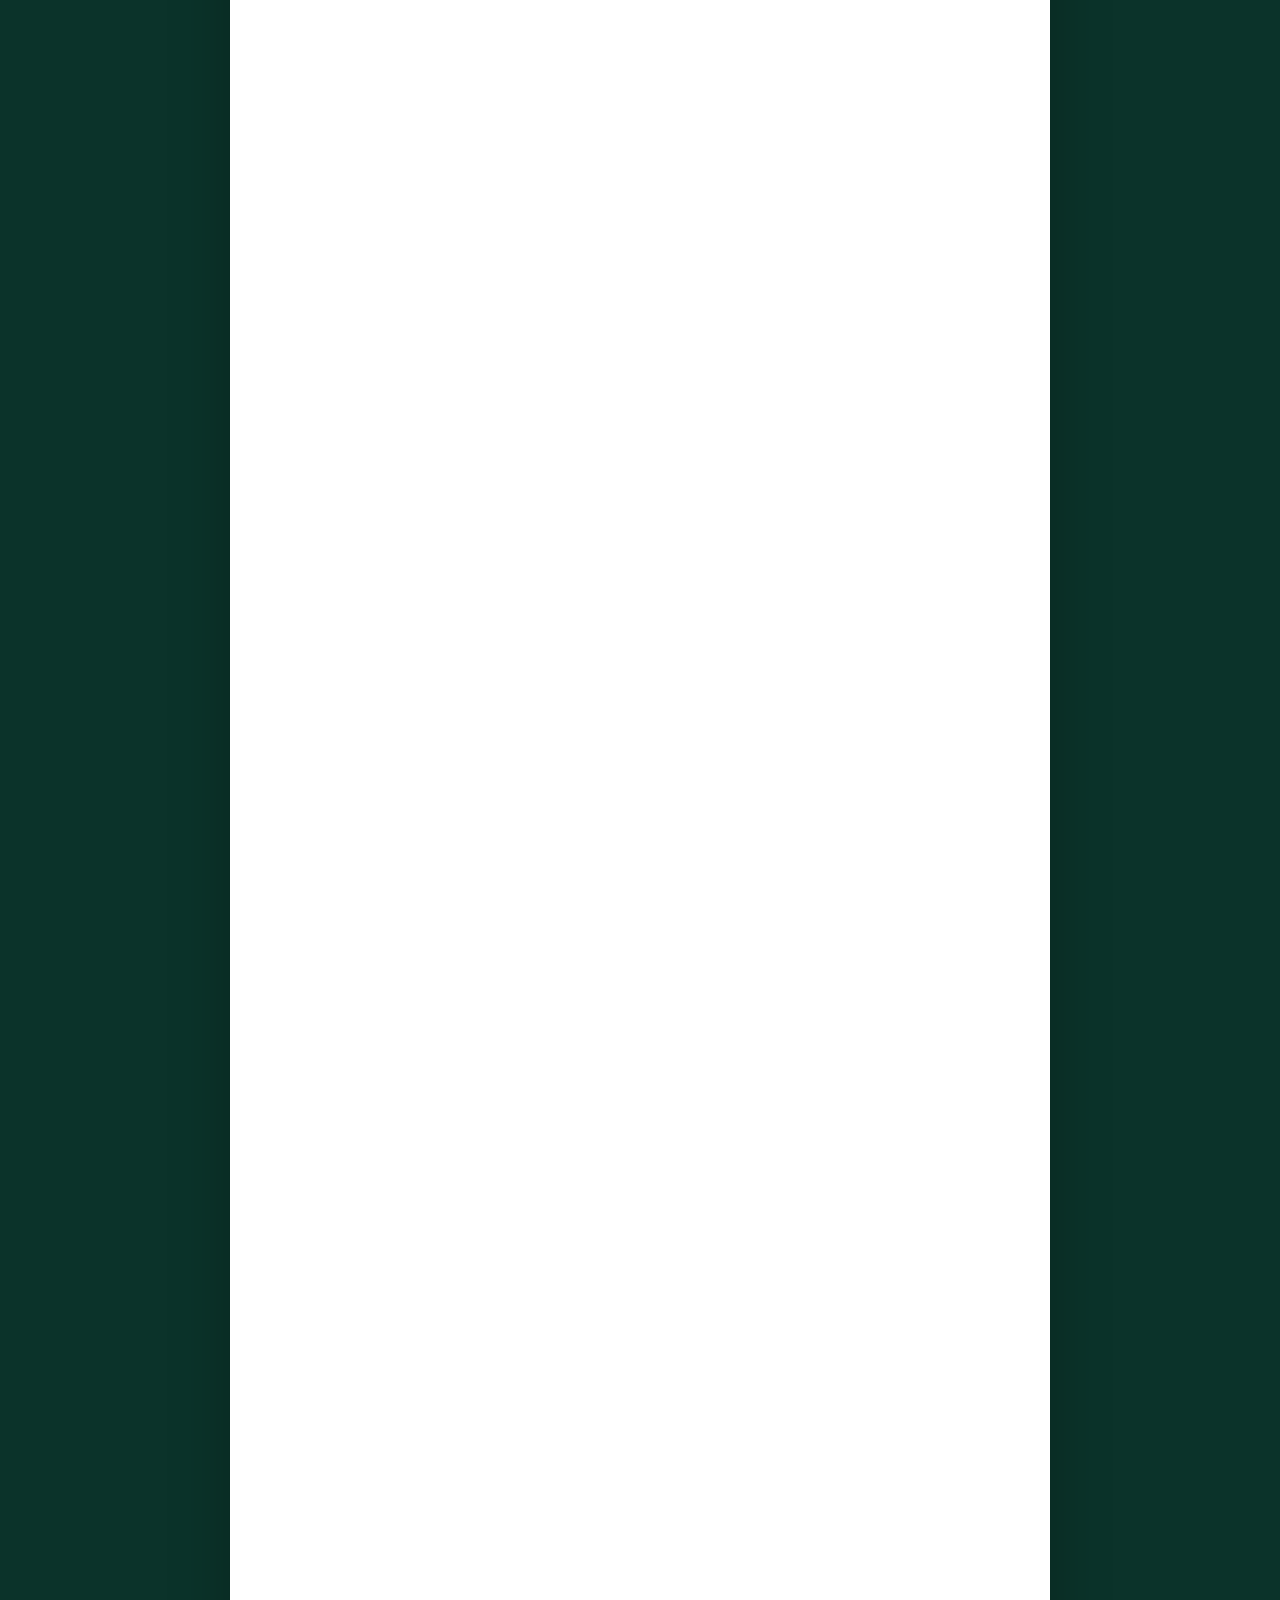
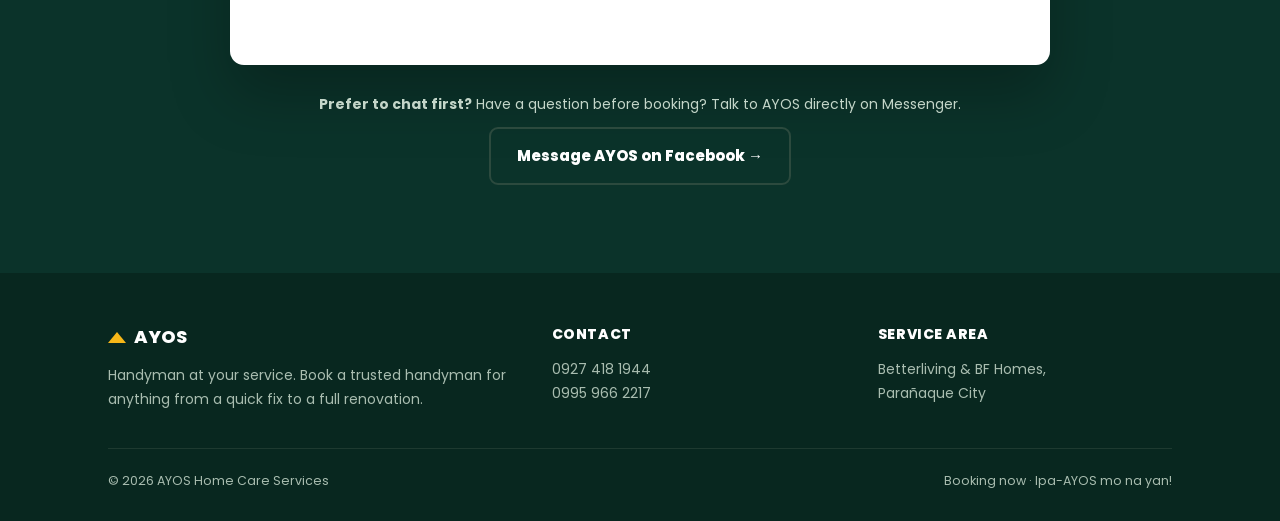
==== commit 8a9ba12a: "Added mobile service switcher <!-- MOBILE SERVICE SWITCHER -->     <div class="mobile-service-tabs"" ====
--- a/index.html
+++ b/index.html
@@ -21,6 +21,11 @@
       <a href="#pricing">Rates &amp; services</a>
       <a href="retainers.html">Property Care</a>
       <a href="#book">Book now</a>
+    </div>
+    <!-- MOBILE SERVICE SWITCHER -->
+    <div class="mobile-service-tabs" aria-label="Choose AYOS service">
+      <a class="is-active" href="index.html">Handyman</a>
+      <a href="retainers.html">Property Care</a>
     </div>
     <a href="#book" class="nav-cta">Book a handyman</a>
   </div>
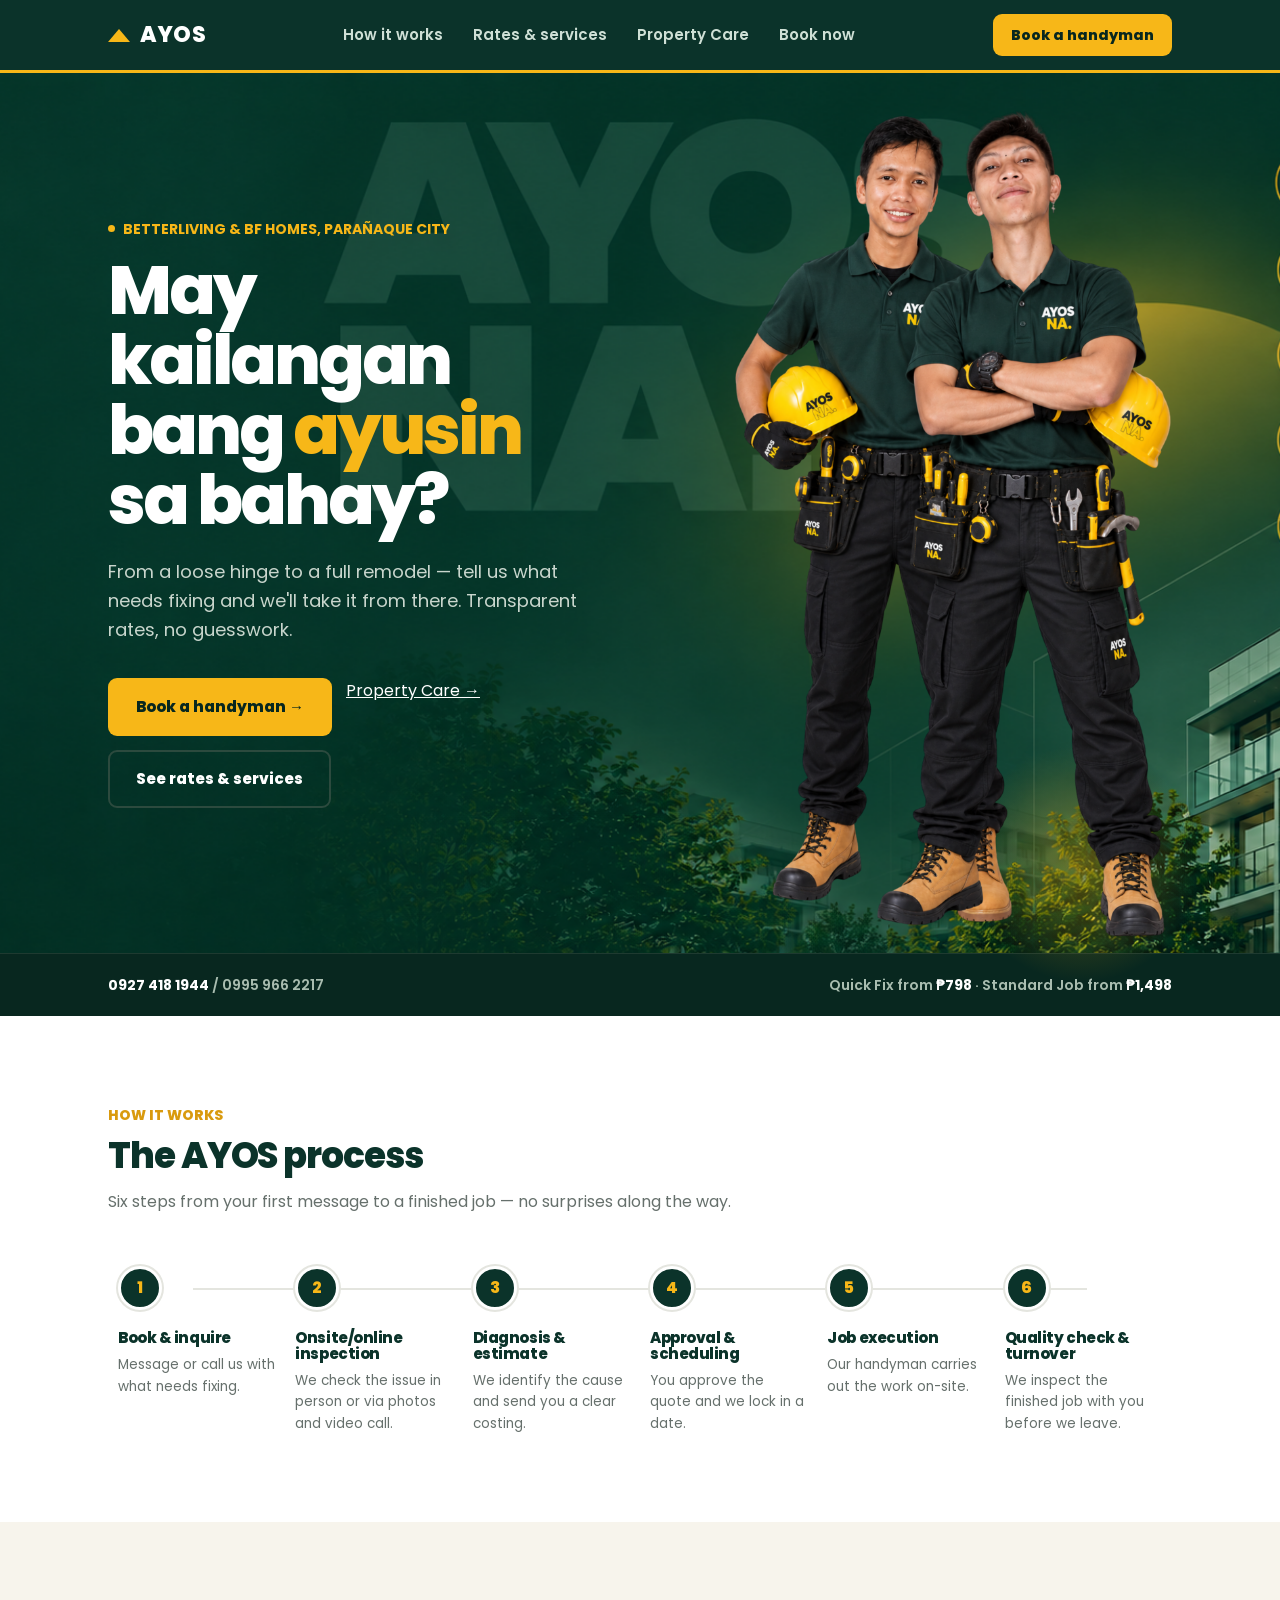
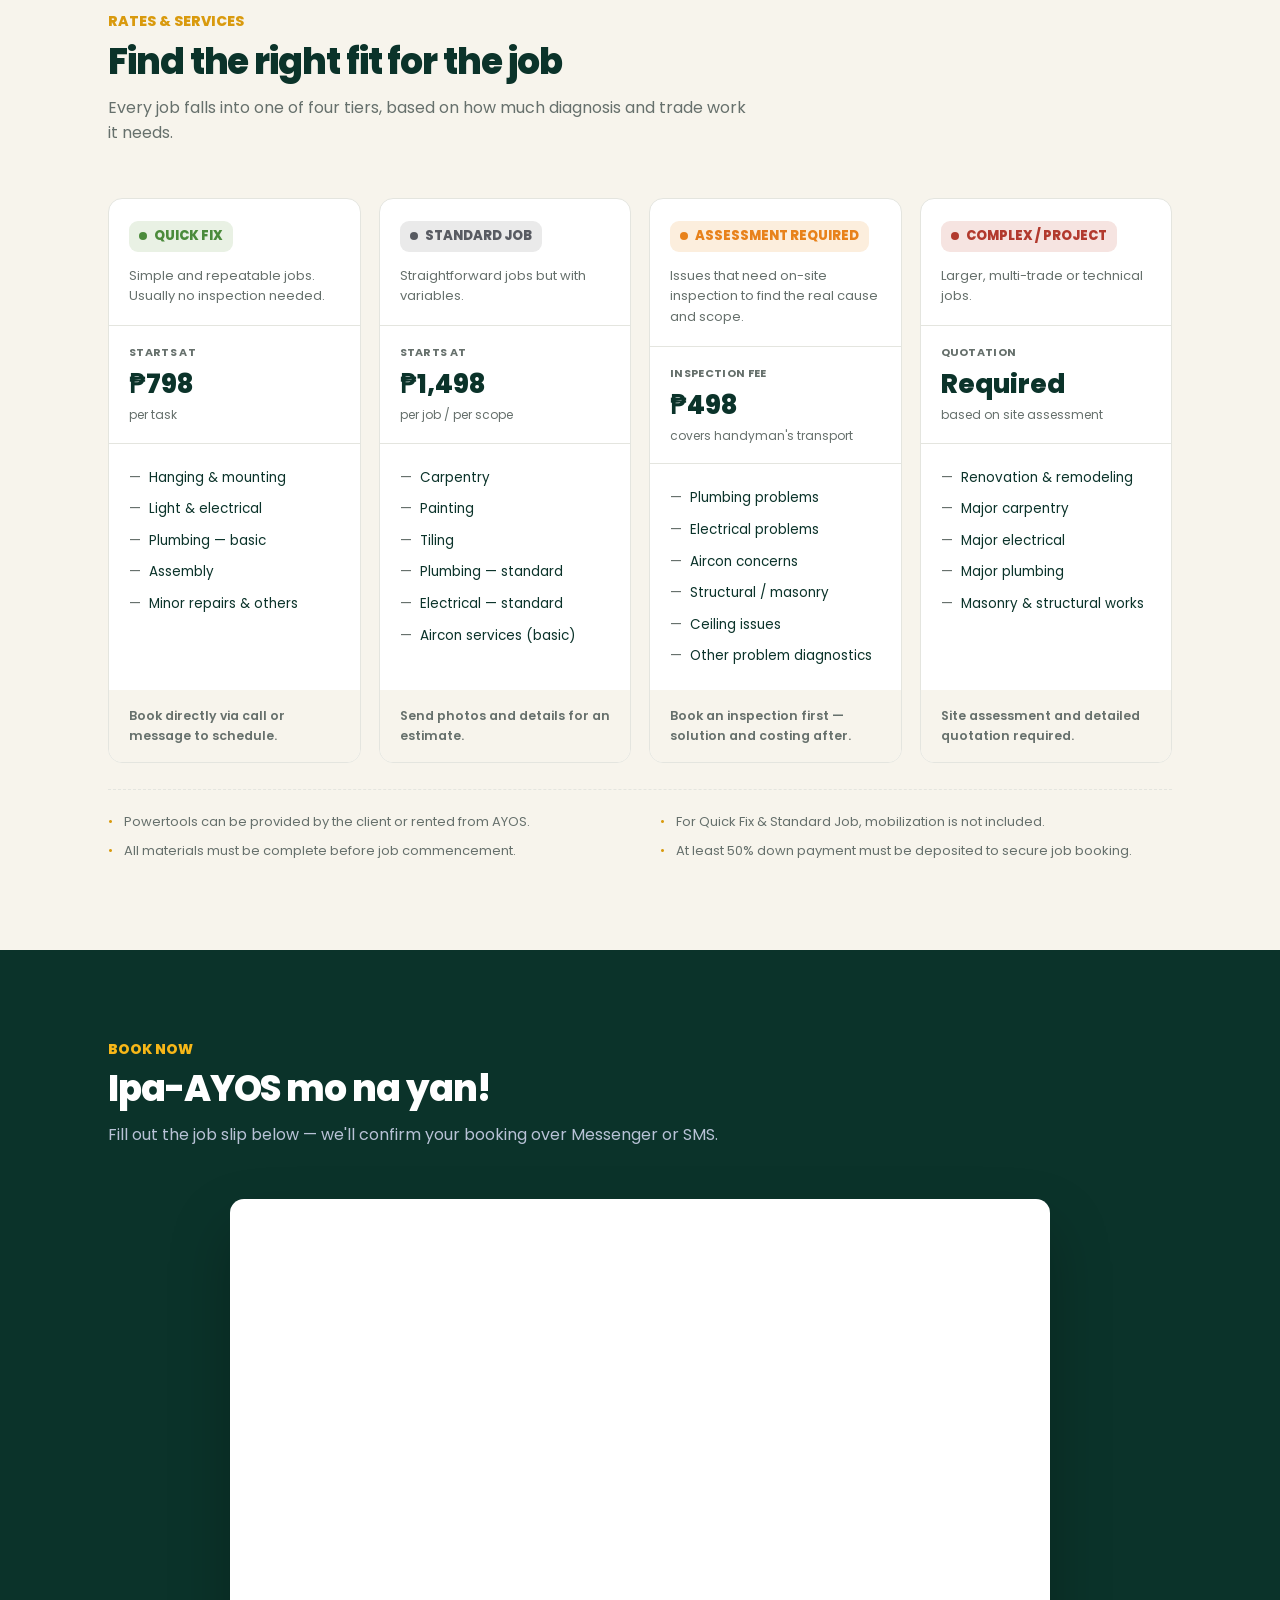
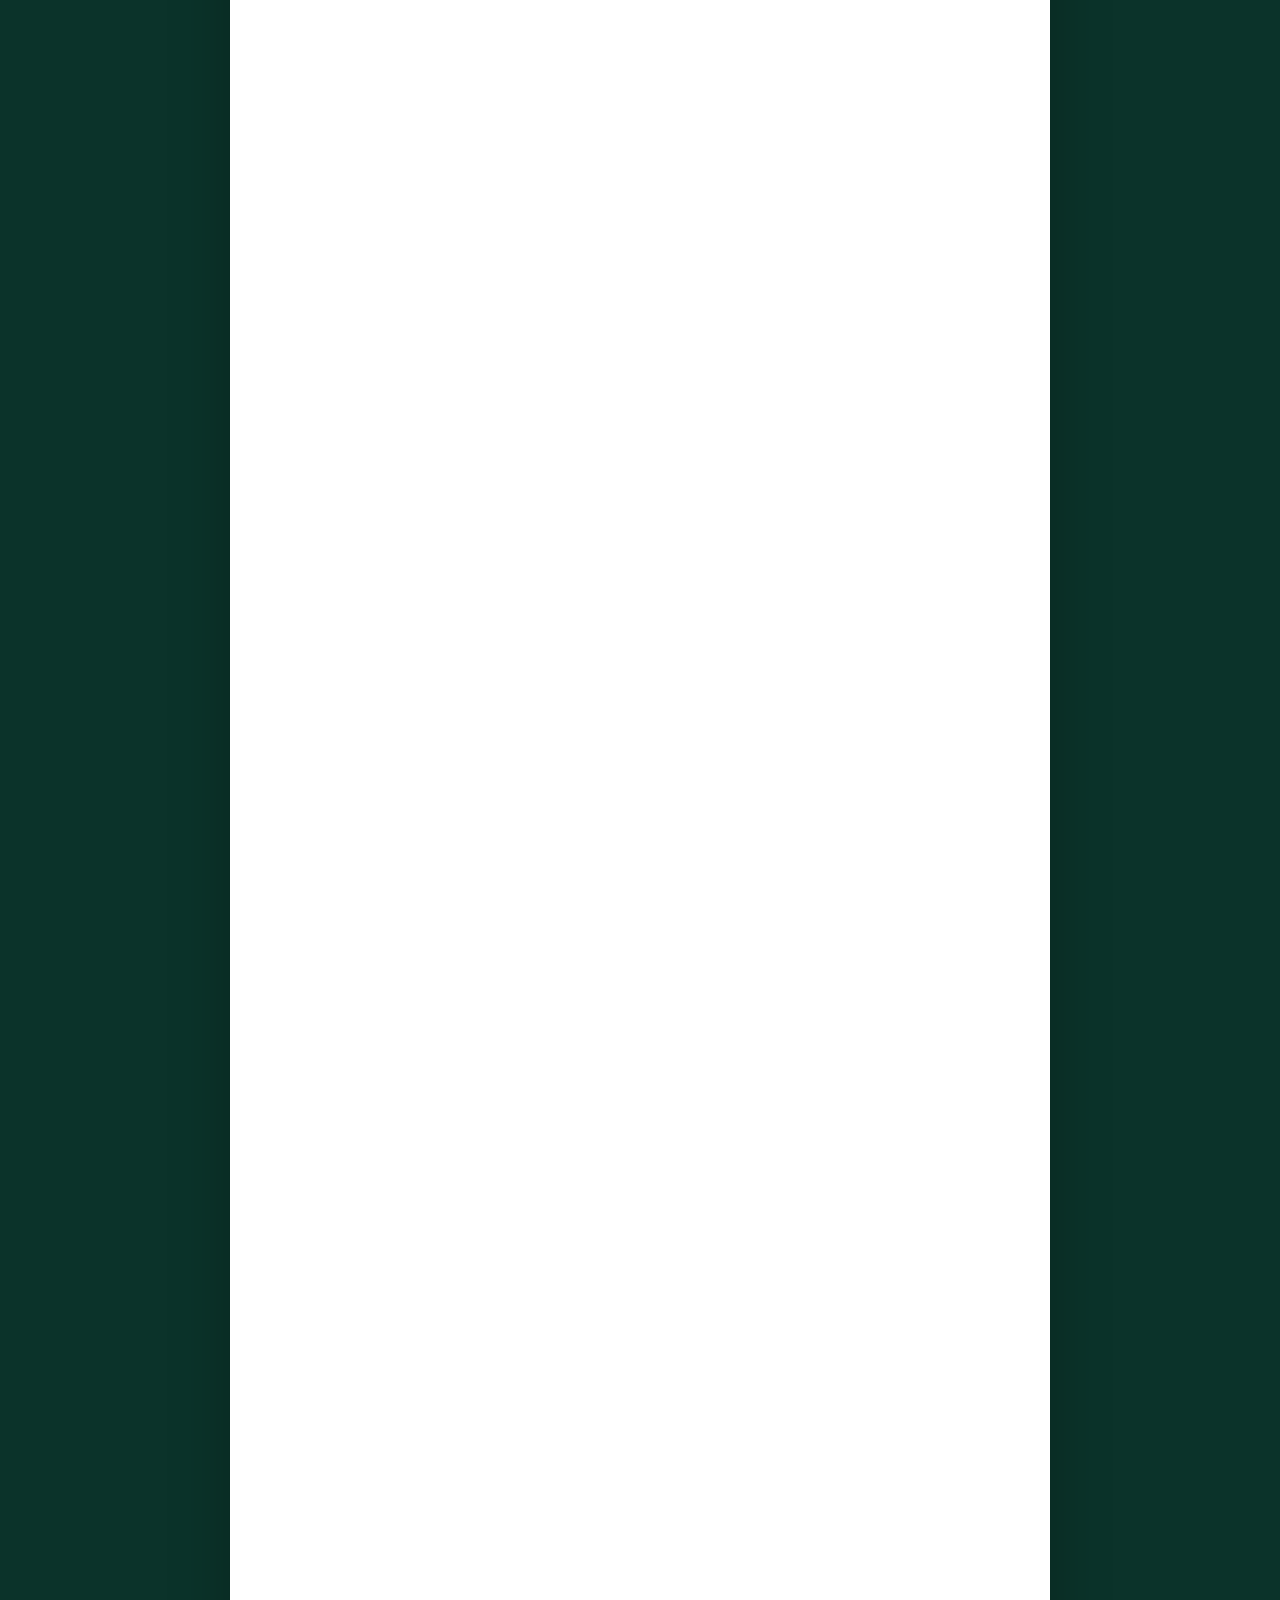
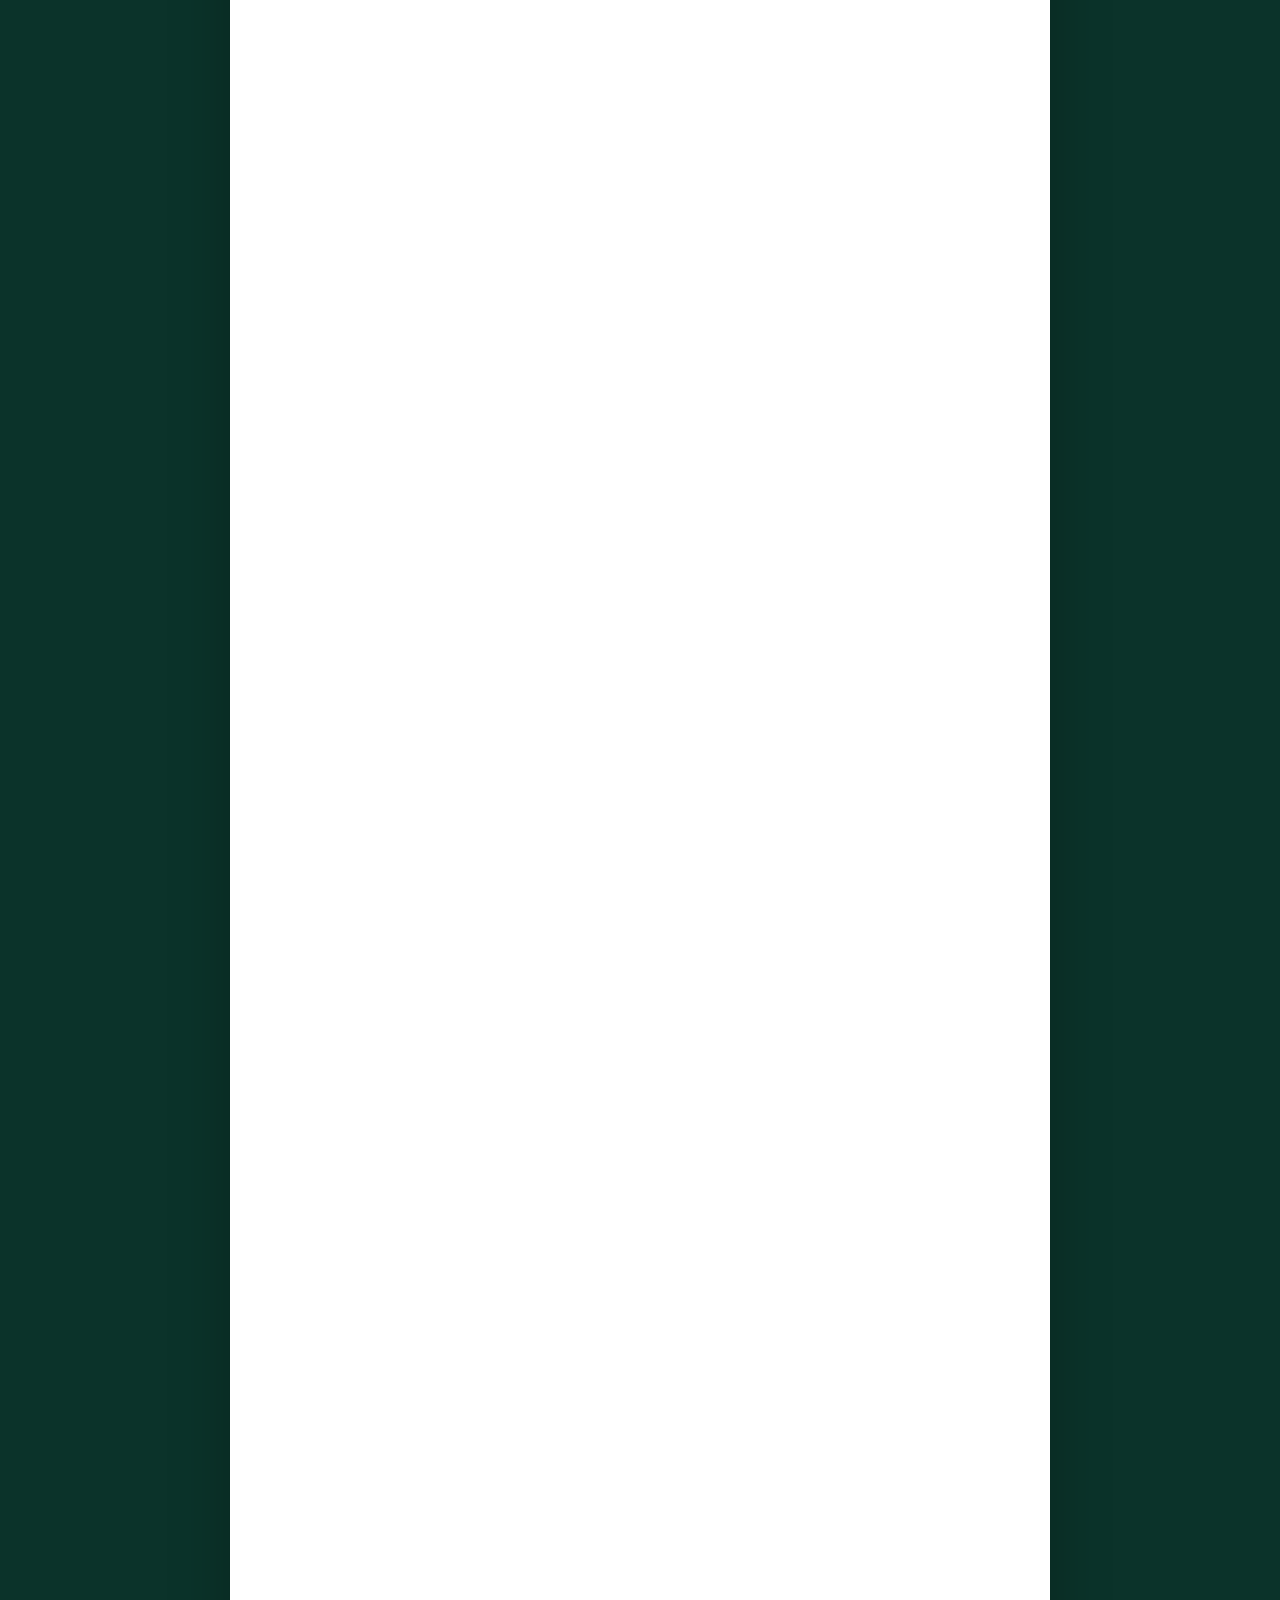
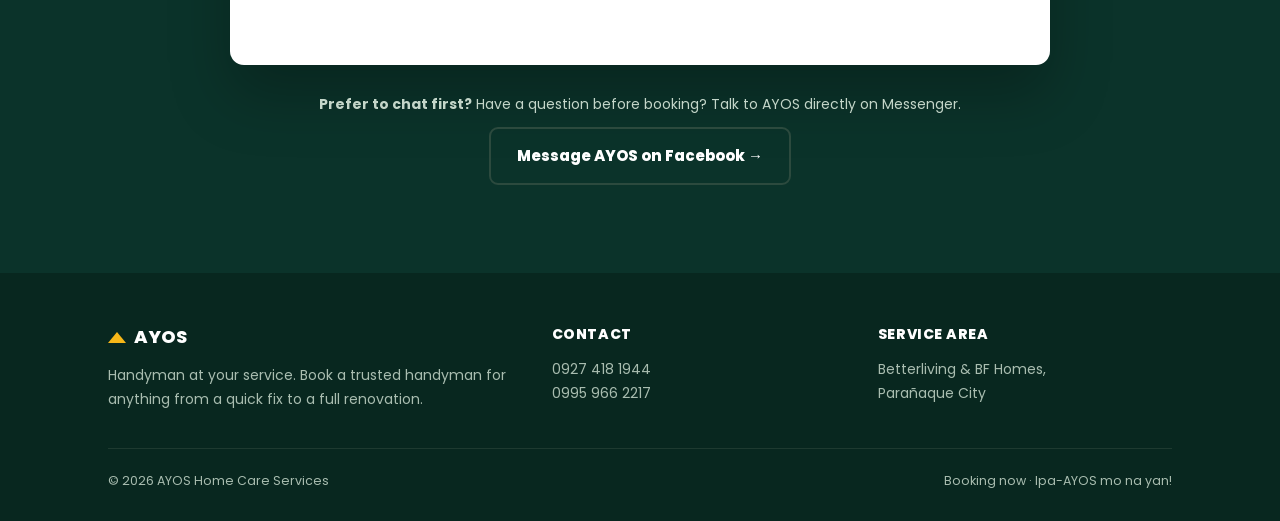
==== commit a2770c89: "Add link to Property Care in index.html  <a href="retainers.html" class="mobile-property-care-btn">" ====
--- a/index.html
+++ b/index.html
@@ -39,6 +39,7 @@
       <p class="lead">From a loose hinge to a full remodel — tell us what needs fixing and we'll take it from there. Transparent rates, no guesswork.</p>
       <div class="hero-actions">
         <a href="#book" class="btn btn-primary">Book a handyman →</a>
+         <a href="retainers.html" class="mobile-property-care-btn"> Property Care → </a>
         <a href="#pricing" class="btn btn-ghost">See rates &amp; services</a>
       </div>
     </div>
--- a/styles.css
+++ b/styles.css
@@ -58,6 +58,36 @@
   }
   .nav-mobile-hide{display:flex;}
   @media (max-width:720px){ .nav-mobile-hide{display:none;} }
+.mobile-service-tabs{display:none;}
+
+@media (max-width:720px){
+  .mobile-service-tabs{
+    display:flex;
+    position:absolute;
+    left:0;
+    right:0;
+    top:68px;
+    background:var(--navy-deep);
+    padding:8px 16px;
+    gap:8px;
+    z-index:49;
+  }
+
+  .mobile-service-tabs a{
+    flex:1;
+    text-align:center;
+    color:#CFE0D6;
+    font-size:12px;
+    font-weight:800;
+    padding:9px 10px;
+    border-radius:8px;
+  }
+
+  .mobile-service-tabs a.is-active{
+    background:var(--gold);
+    color:var(--navy-deep);
+  }
+}
 
   /* ---------- HERO ---------- */
   .hero{
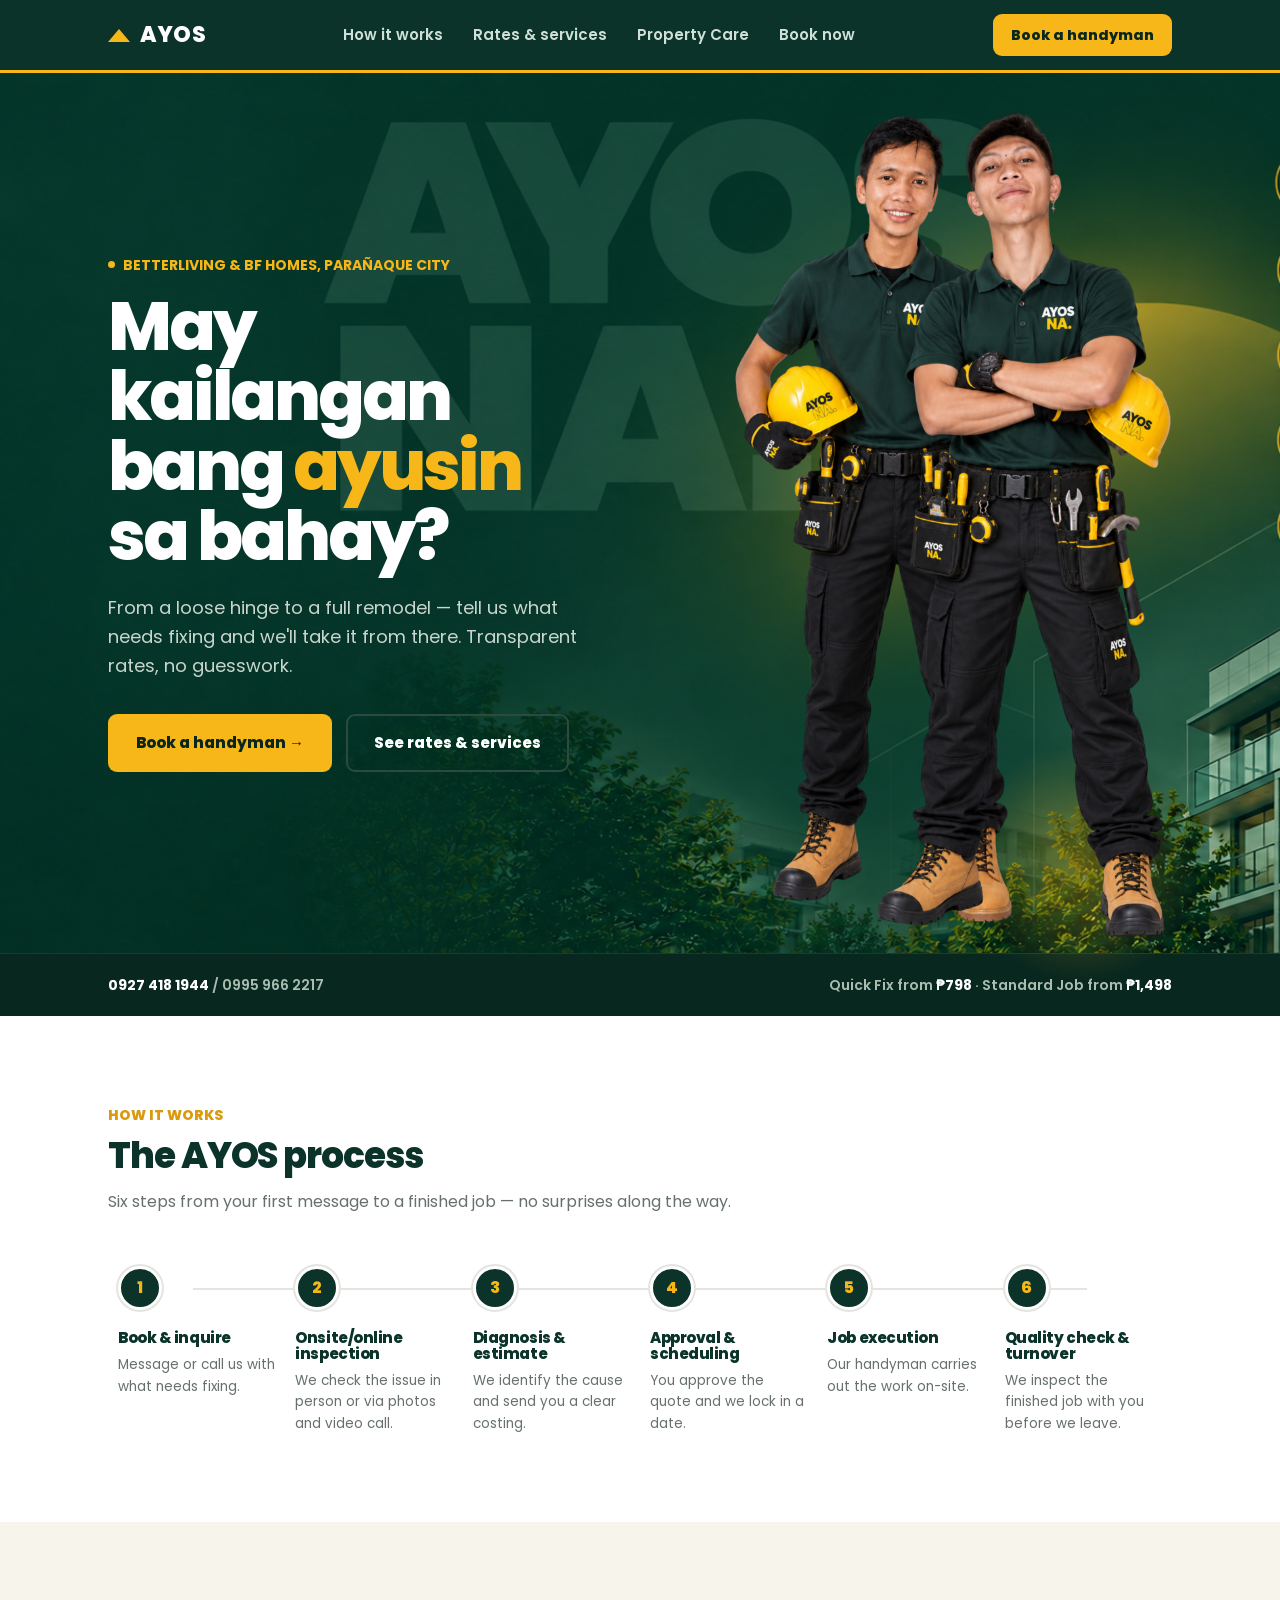
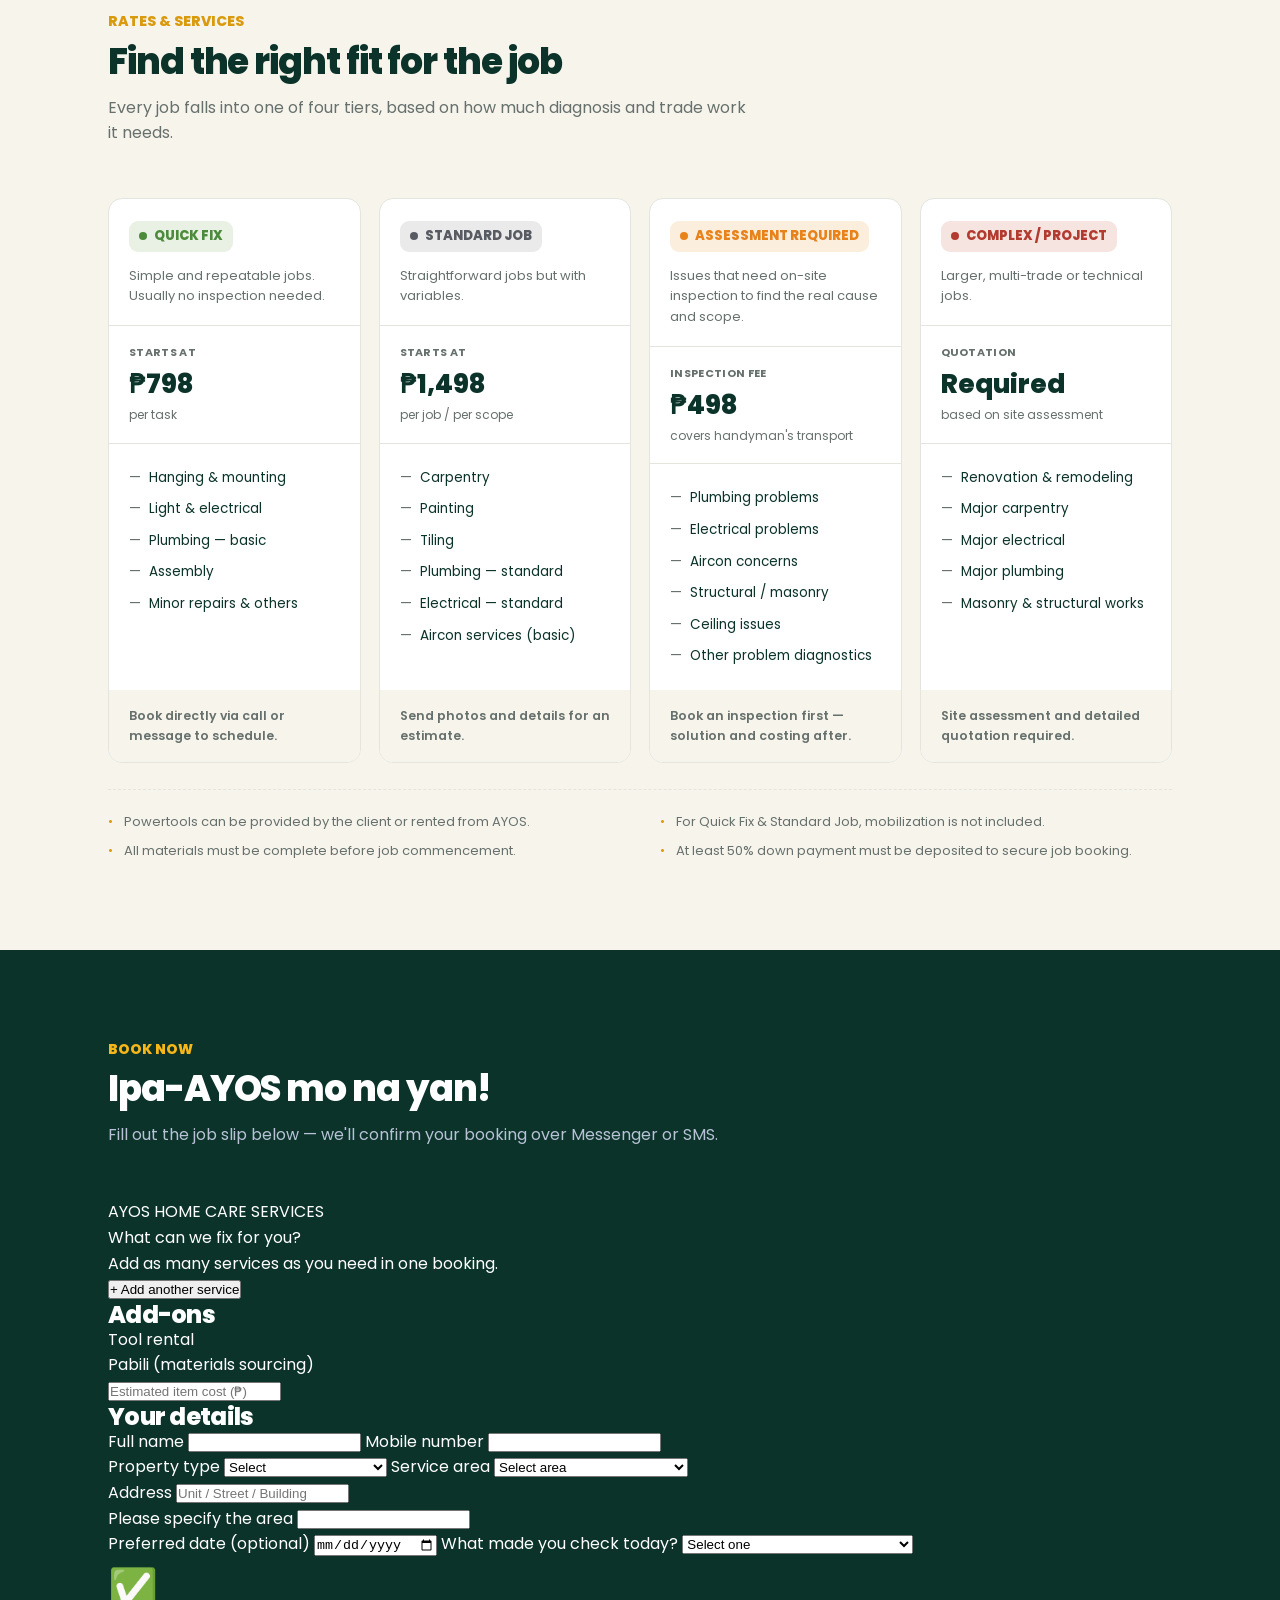
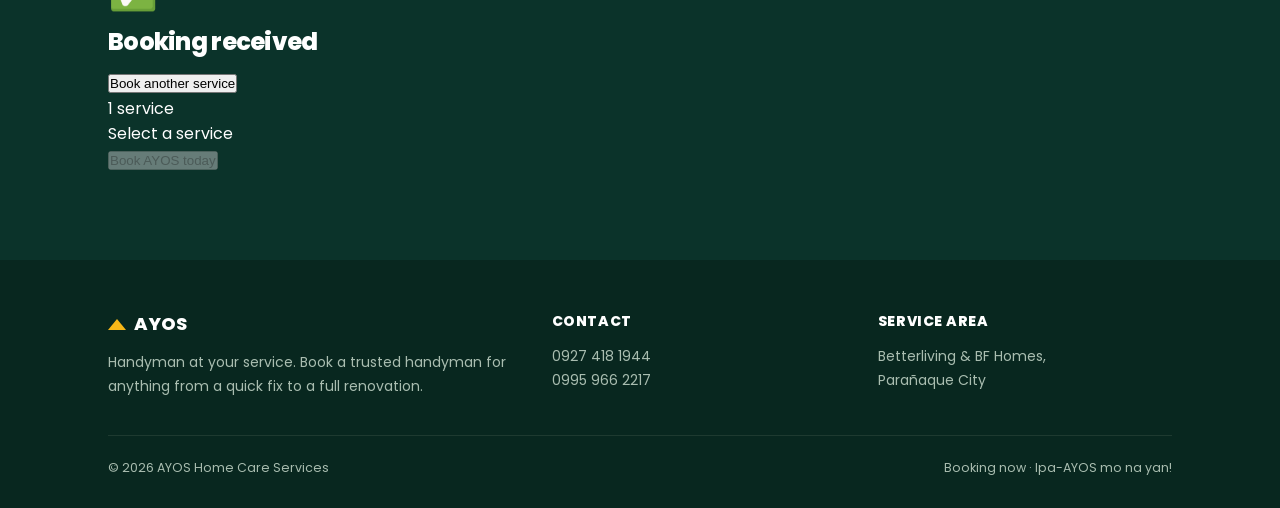
==== commit e25ecaf0: "Implement AYOS booking form in index.html Added AYOS booking form with service selection and user de" ====
--- a/index.html
+++ b/index.html
@@ -166,32 +166,183 @@
       <p style="color:#B8C2D6;">Fill out the job slip below — we'll confirm your booking over Messenger or SMS.</p>
     </div>
 
-    <div class="tally-wrap">
-      <div class="tally-card">
-        <iframe
-          data-tally-src="https://tally.so/embed/D4GpGZ?alignLeft=1&hideTitle=1&transparentBackground=1&dynamicHeight=1"
-          loading="lazy"
-          width="100%"
-          height="3644"
-          frameborder="0"
-          marginheight="0"
-          marginwidth="0"
-          title="Ipa-AYOS mo na yan!">
-        </iframe>
-      </div>
-
-      <div class="chat-first">
-        <p><strong>Prefer to chat first?</strong> Have a question before booking? Talk to AYOS directly on Messenger.</p>
-        <a
-          href="https://m.me/ayos.care"
-          target="_blank"
-          rel="noopener noreferrer"
-          class="btn btn-ghost">
-          Message AYOS on Facebook →
-        </a>
-      </div>
-    </div>
-  </div>
+   <!-- AYOS BOOKING FORM -->
+<div id="ayos-book">
+
+  <div class="ab-header">
+    <div class="ab-eyebrow">AYOS HOME CARE SERVICES</div>
+    <div class="ab-title">What can we fix for you?</div>
+    <div class="ab-sub">Add as many services as you need in one booking.</div>
+  </div>
+
+  <div id="ab-form-view" class="ab-body">
+
+    <div id="ab-services"></div>
+
+    <button type="button" class="ab-add-btn" id="ab-add-service">
+      + Add another service
+    </button>
+
+    <div class="ab-card">
+      <h2>Add-ons</h2>
+
+      <label class="ab-field">
+        Tool rental
+        <div class="ab-tools-grid" id="ab-tools-grid"></div>
+      </label>
+
+      <label class="ab-field">
+        Pabili (materials sourcing)
+        <div class="ab-pabili-btns" id="ab-pabili-btns"></div>
+      </label>
+
+      <div id="ab-pabili-cost-wrap" class="ab-hidden">
+        <input
+          type="number"
+          id="ab-pabili-cost"
+          placeholder="Estimated item cost (₱)"
+        >
+      </div>
+    </div>
+
+    <div class="ab-card">
+      <h2>Your details</h2>
+
+      <div class="ab-grid2">
+
+        <label class="ab-field">
+          Full name
+          <input id="ab-name" type="text">
+        </label>
+
+        <label class="ab-field">
+          Mobile number
+          <input id="ab-phone" type="tel">
+        </label>
+
+      </div>
+
+      <div class="ab-grid2">
+
+        <label class="ab-field">
+          Property type
+
+          <select id="ab-property">
+            <option value="">Select</option>
+            <option>Condo</option>
+            <option>Townhouse</option>
+            <option>Single-Detached House</option>
+            <option>Commercial / Office</option>
+            <option>Other</option>
+          </select>
+        </label>
+
+        <label class="ab-field">
+          Service area
+
+          <select id="ab-area">
+            <option value="">Select area</option>
+            <option>Betterliving</option>
+            <option>BF Homes</option>
+            <option>Nearby Parañaque barangay</option>
+            <option>Outside Parañaque City</option>
+          </select>
+        </label>
+
+      </div>
+
+      <label class="ab-field">
+        Address
+        <input
+          id="ab-address"
+          type="text"
+          placeholder="Unit / Street / Building"
+        >
+      </label>
+
+      <div id="ab-area-detail-wrap" class="ab-hidden">
+        <label class="ab-field">
+          Please specify the area
+          <input id="ab-area-detail" type="text">
+        </label>
+      </div>
+
+      <div class="ab-grid2">
+
+        <label class="ab-field">
+          Preferred date (optional)
+          <input id="ab-date" type="date">
+        </label>
+
+        <label class="ab-field">
+          What made you check today?
+
+          <select id="ab-reason">
+            <option value="">Select one</option>
+            <option>Something broke / stopped working</option>
+            <option>Routine maintenance</option>
+            <option>Moving in / renovation prep</option>
+            <option>Safety concern</option>
+            <option>Other</option>
+          </select>
+        </label>
+
+      </div>
+    </div>
+
+    <div id="ab-error" class="ab-error ab-hidden"></div>
+
+  </div>
+
+  <div id="ab-confirm-view" class="ab-confirm ab-hidden">
+
+    <div style="font-size:40px;">✅</div>
+
+    <h2 style="margin:8px 0 0;">
+      Booking received
+    </h2>
+
+    <p id="ab-ref" style="color:#64748b;"></p>
+
+    <div class="ab-confirm-box" id="ab-summary"></div>
+
+    <button
+      type="button"
+      class="ab-add-btn"
+      id="ab-book-another"
+      style="margin-top:20px;">
+      Book another service
+    </button>
+
+  </div>
+
+  <div class="ab-footer" id="ab-footer">
+
+    <div class="ab-footer-inner">
+
+      <div>
+        <div class="ab-total-label" id="ab-count-label">
+          1 service
+        </div>
+
+        <div class="ab-total-amount" id="ab-total-label">
+          Select a service
+        </div>
+      </div>
+
+      <button
+        type="button"
+        class="ab-submit-btn"
+        id="ab-submit"
+        disabled>
+        Book AYOS today
+      </button>
+
+    </div>
+
+  </div>
+
+</div>
 </section>
 
 <footer>
--- a/styles.css
+++ b/styles.css
@@ -451,3 +451,40 @@
   .hero.hero-alt .hero-copy{padding:64px 0 44px;}
   .hero.hero-alt h1{max-width:11.5ch; font-size:46px;}
   @media (max-width:860px){ .hero.hero-alt h1{font-size:34px;} }
+
+/* =========================================
+   MOBILE PROPERTY CARE CTA
+   Links directly to retainers.html
+   ========================================= */
+
+.mobile-property-care-btn {
+  display: none;
+}
+
+@media (max-width: 768px) {
+
+  .mobile-property-care-btn {
+    display: inline-flex;
+    align-items: center;
+    justify-content: center;
+    margin-left: 10px;
+    padding: 12px 16px;
+
+    border: 1px solid #fdbb19;
+    border-radius: 10px;
+
+    background: transparent;
+    color: #fdbb19;
+
+    font-size: 13px;
+    font-weight: 700;
+    line-height: 1;
+    text-decoration: none;
+    white-space: nowrap;
+  }
+
+  .mobile-property-care-btn:hover {
+    background: #fdbb19;
+    color: #073f35;
+  }
+}
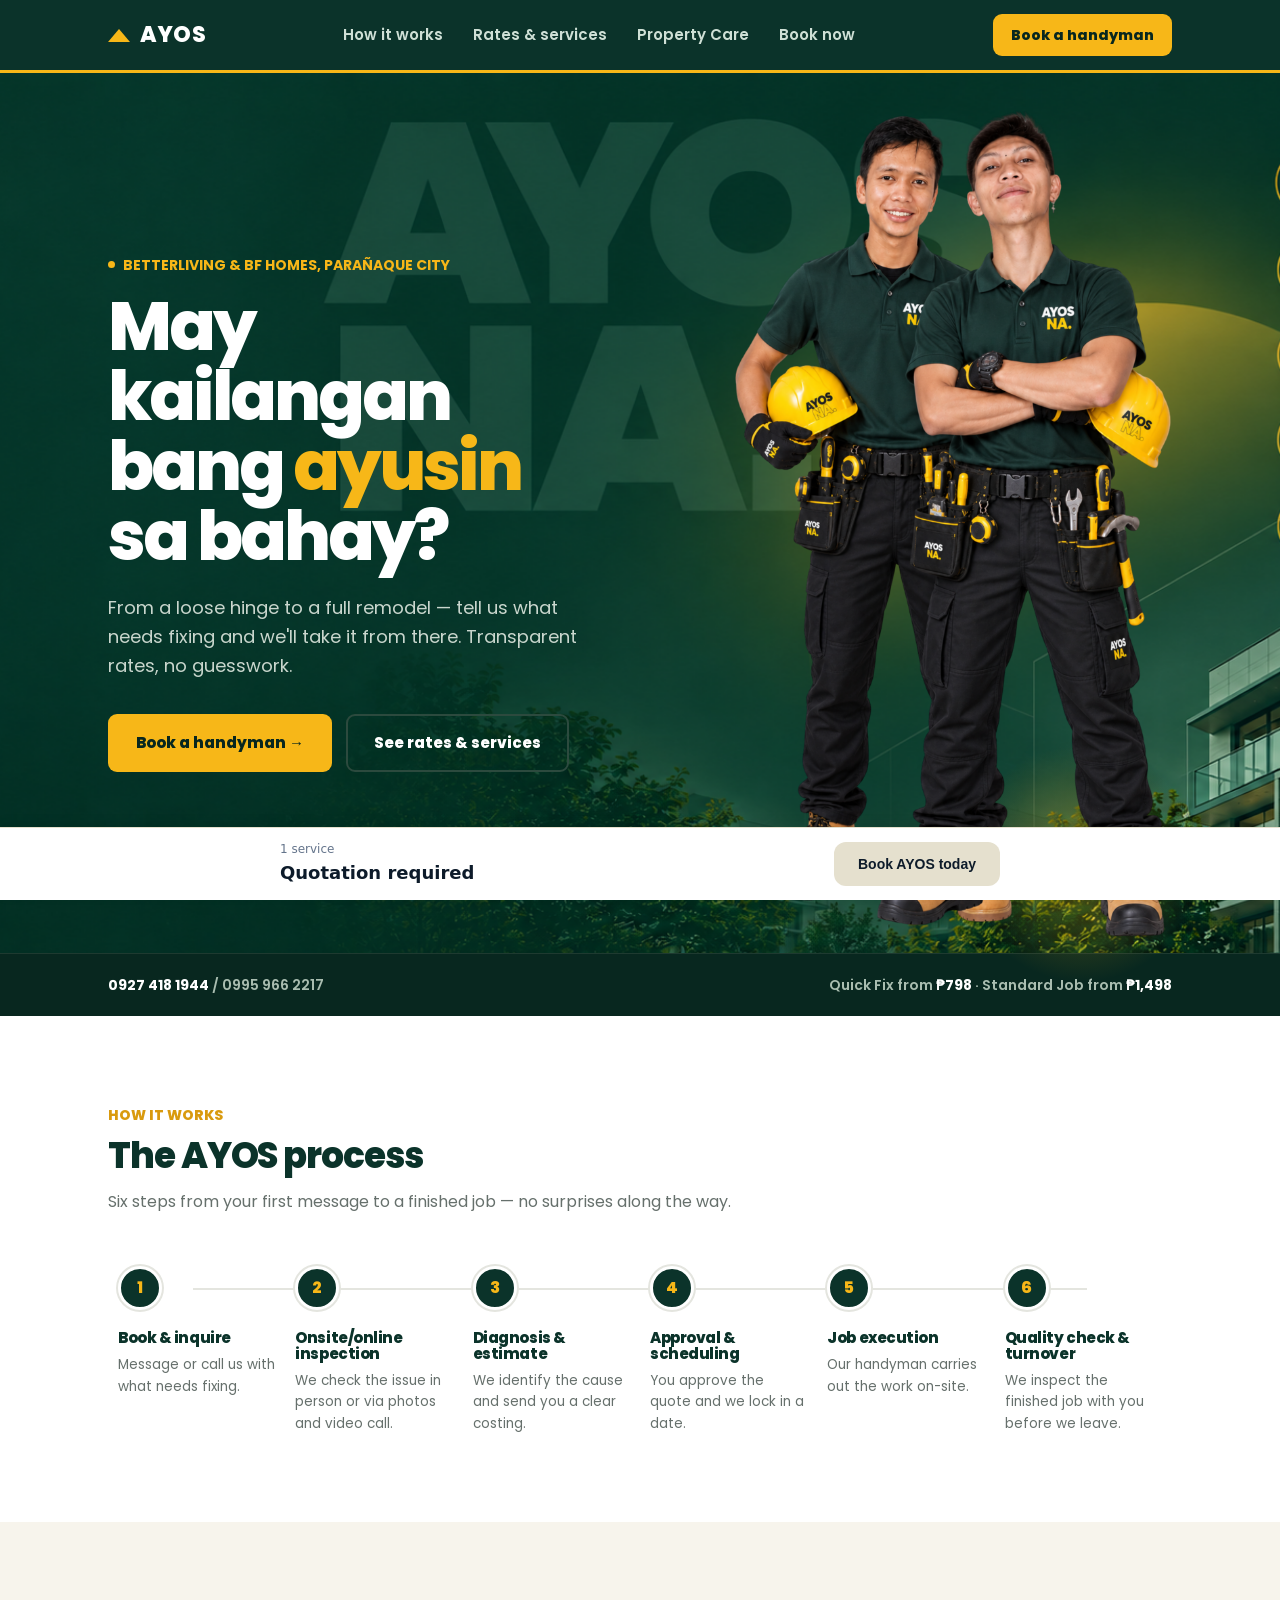
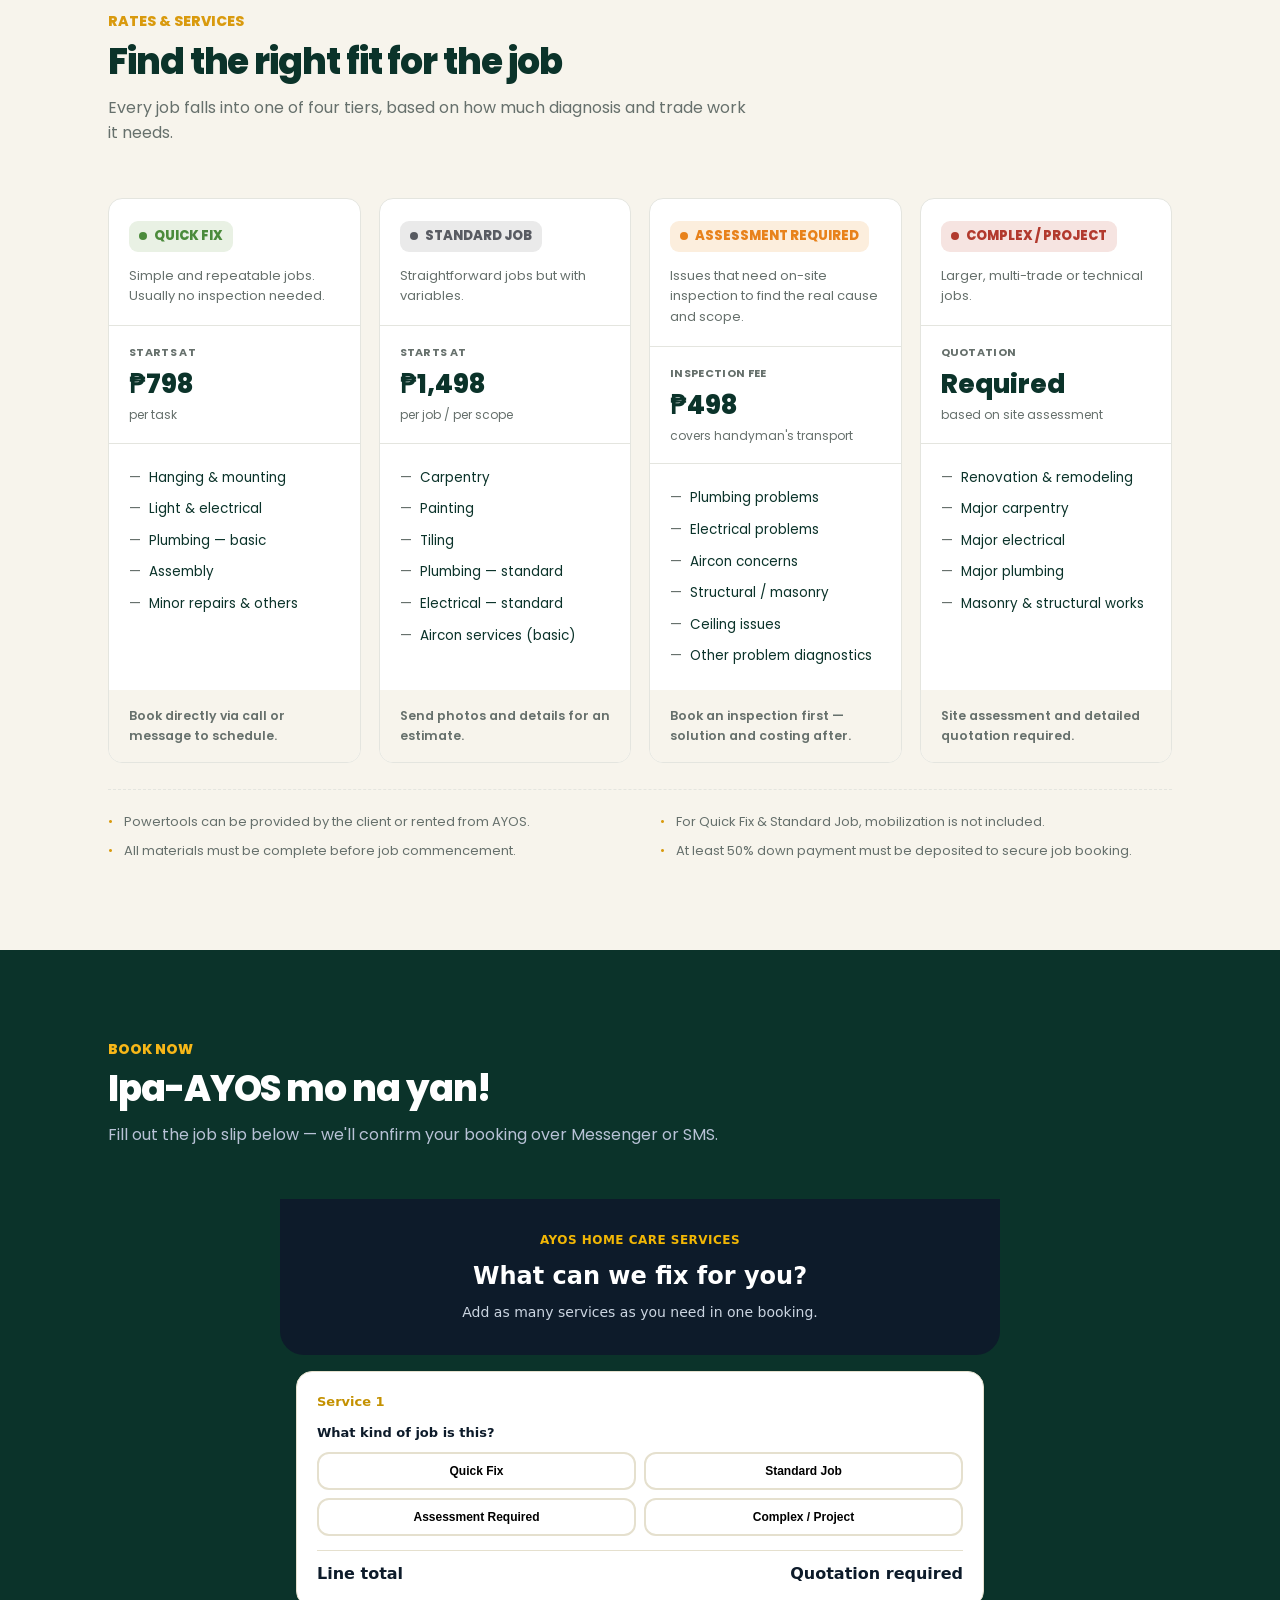
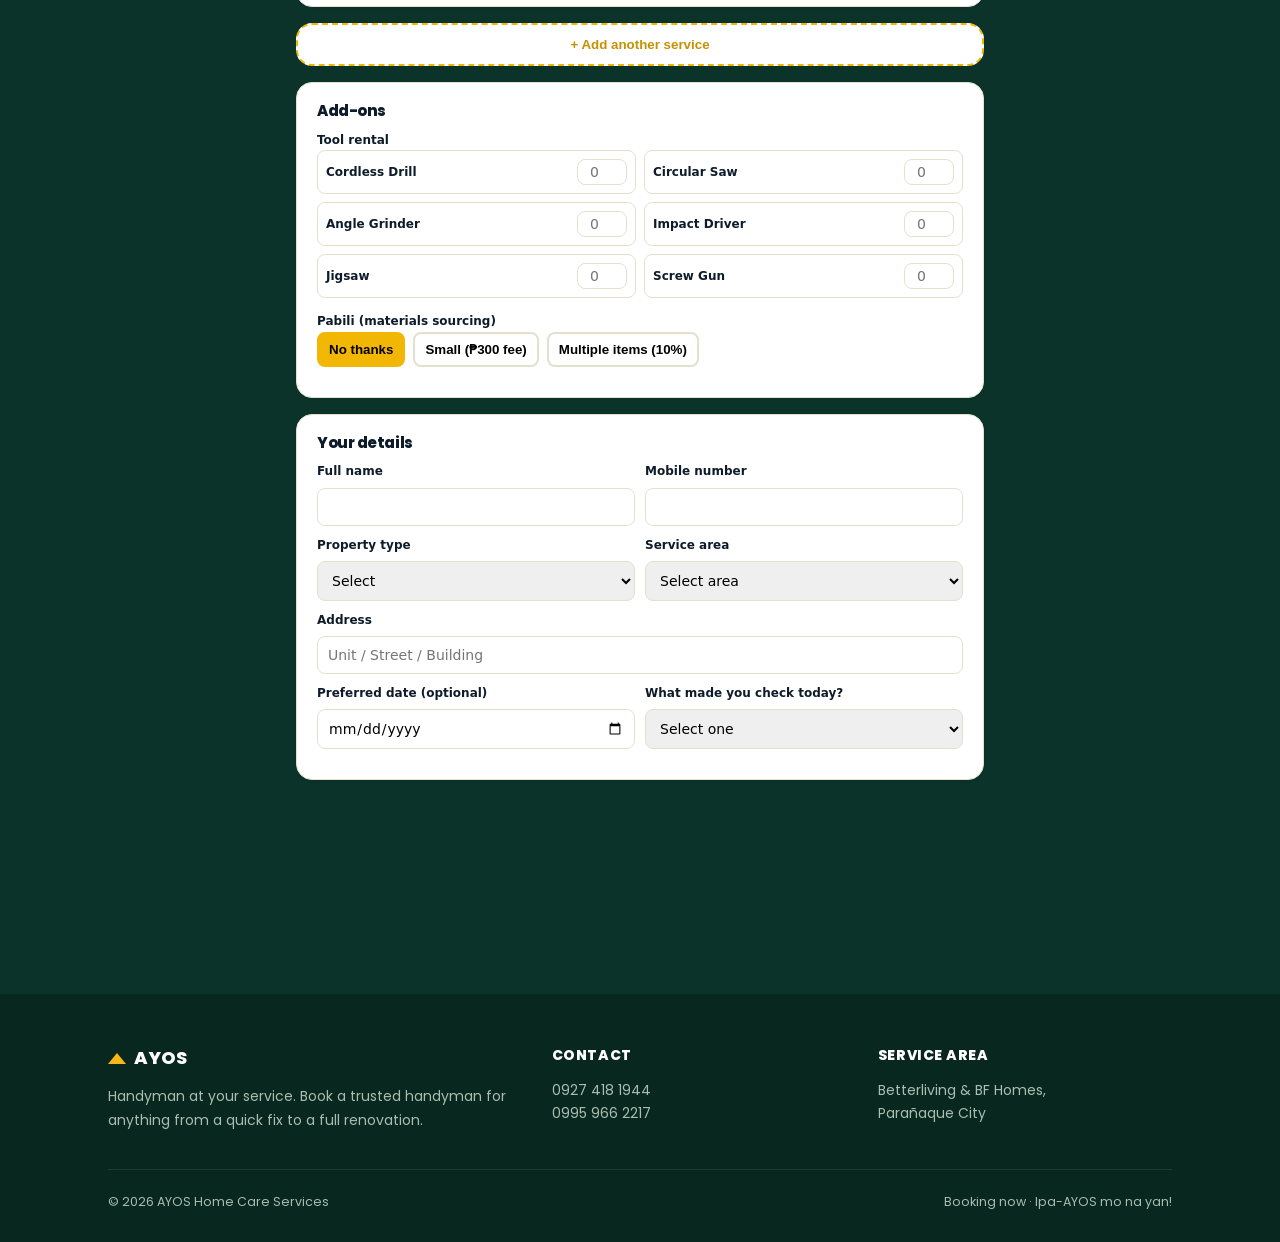
==== commit 6305e15c: "Update booking form script and price list Replaced the Tally embed script with a custom script for h" ====
--- a/index.html
+++ b/index.html
@@ -369,28 +369,448 @@
   </div>
 </footer>
 
-<script>
-  // Load Tally's embed script for the AYOS booking form.
-  (function(){
-    var d=document,w="https://tally.so/widgets/embed.js",v=function(){
-      if(typeof Tally!=="undefined"){
-        Tally.loadEmbeds();
-      }else{
-        d.querySelectorAll("iframe[data-tally-src]:not([src])").forEach(function(e){
-          e.src=e.dataset.tallySrc;
+  <script>
+(function () {
+  // ===== CONFIG =====
+  // Your live Apps Script Web App URL.
+  var ENDPOINT = 'https://script.google.com/macros/s/AKfycbw_oT_c5P5oUoLcB3pdsJAV0DeB6V41HRXMMM0PPR9_9Kkk8HFSiFobn4X8CYFwBjhp2w/exec';
+
+  // ===== PRICE LIST (from AYOS_LEAD_TEMPLATE's Price List tab) =====
+  var TIERS = [
+    { key: 'quick_fix', name: 'Quick Fix' },
+    { key: 'standard', name: 'Standard Job' },
+    { key: 'assessment', name: 'Assessment Required' },
+    { key: 'complex', name: 'Complex / Project' }
+  ];
+  var PRICE_LIST = {
+    quick_fix: {
+      'Hanging & Mounting': [['Picture / Mirror Installation',798],['Curtain Rod Installation',798],['Blinds Installation',798],['Wall Shelf Installation',798],['Towel Rack / Accessories',798]],
+      'Light & Electrical': [['Light Bulb Fix/Replacement',798],['Ceiling Light Installation',798],['Pendant / Wall Light',798],['Switch Replacement',798],['Outlet Replacement',798],['Exhaust Fan Replacement',798]],
+      'Plumbing - Basic': [['Faucet Replacement',798],['Shower Head Replacement',798],['Bidet Installation',798],['Toilet Seat Replacement',798],['Sink Drain / Trap Replacement',798],['Angle Valve / Hose Replacement',798]],
+      'Assembly': [['Furniture Assembly',798],['Cabinet Assembly',798],['Shelf / Table Assembly',798],['Bed Frame Assembly',798]],
+      'Minor Repairs & Others': [['Door Knob Replacement',798],['Handle / Hinge',798],['Small Wall Patch / Touch-up',798],['Re-caulking / Sealant',798]]
+    },
+    standard: {
+      'Carpentry': [['Door Adjustment / Repair',1498],['Cabinet Repair / Adjustment',1498],['Cabinet Installation',2498],['Shelf Installation (Multiple)',1498],['Cabinet Modification',1498],['Drawer / Hinge Replacement',1498]],
+      'Painting': [['Paint Touch-up',1498],['Accent Wall',2498],['Room Painting',4500],['Door / Cabinet Repainting',2000]],
+      'Tiling': [['Tile Replacement (Small)',1498],['Re-grouting',1598],['Backsplash Installation',2498],['Bathroom Tile Repair',1498]],
+      'Plumbing - Standard': [['Toilet Replacement',2498],['Sink Installation',2498],['Shower Mixer Replacement',2498],['Waterline / Pipe Extension',2498]],
+      'Electrical - Standard': [['Additional Outlet',1498],['Additional Light Point',1498],['Light / Switch Relocation',1498],['Exhaust Fan Installation',1498]]
+    },
+    assessment: {
+      'Plumbing Problems': ['Leaks (Visible / Hidden)','Clogged Drains','Low Water Pressure','Sewer / Drainage Issues','Water Stains / Ceiling Leaks'],
+      'Electrical Problems': ['Frequent Brownouts / Trips','Outlets Not Working','Burning Smell / Sparking','Partial / Total Power Loss','Old Wiring / Fault Diagnosis'],
+      'Aircon Concerns': ['Aircon Not Cooling','Aircon Water Leaking','Aircon Error / Electrical Issues','Aircon General Troubleshooting'],
+      'Structural / Masonry': ['Wall / Ceiling Cracks','Water Damage','Floor / Concrete Issues','Plaster / Masonry Repairs']
+    },
+    complex: {
+      'Renovation & Remodeling': ['Bathroom Renovation','Kitchen Renovation','Room Renovation','Full Home Renovation'],
+      'Major Carpentry': ['Built-in Cabinets','Kitchen Cabinets','Wardrobes / Closets','Custom Furniture','Wall / Partition Construction'],
+      'Major Electrical': ['House Rewiring','Electrical Panel / Upgrade','Major Circuit Installation','Whole-house Electrical Works'],
+      'Major Plumbing': ['Whole-house Plumbing','Mainline / Sewer Line','Major Pipe Replacement','Bathroom / Kitchen Overhaul'],
+      'Masonry & Structural': ['Roof Repair / Replacement','Wall Demolition / Rebuild','Structural Repairs','Concrete Works','Waterproofing']
+    }
+  };
+  var TIER_ADDITIONAL_RATE = { quick_fix: 348, standard: 548 };
+  var POWER_TOOLS = ['Cordless Drill','Circular Saw','Angle Grinder','Impact Driver','Jigsaw','Screw Gun'];
+
+  var money = function (n) { return n == null ? '—' : '₱' + Number(n).toLocaleString('en-PH'); };
+
+  // ===== STATE =====
+  var items = [newItem()];
+  var tools = {};
+  var pabiliMode = '';
+  var pabiliCost = '';
+
+  function newItem() { return { id: Math.random().toString(36).slice(2), tier: '', category: '', tasks: [], brief: '', media: [] }; }
+
+  var MAX_PHOTOS_PER_ITEM = 3;
+  var MAX_PHOTO_BYTES = 4 * 1024 * 1024; // 4MB per photo, keeps the JSON payload reasonable
+
+  function readFileAsDataUrl(file) {
+    return new Promise(function (resolve, reject) {
+      var reader = new FileReader();
+      reader.onload = function () { resolve(reader.result); };
+      reader.onerror = reject;
+      reader.readAsDataURL(file);
+    });
+  }
+
+  function itemPrice(item) {
+    if (!item.tier || !item.category || item.tasks.length === 0) return item.tier === 'assessment' ? 498 : null;
+    if (item.tier === 'assessment') return 498;
+    if (item.tier === 'complex') return null;
+    var rows = PRICE_LIST[item.tier][item.category];
+    var rate = TIER_ADDITIONAL_RATE[item.tier];
+    var total = 0;
+    item.tasks.forEach(function (taskName, idx) {
+      if (idx === 0) {
+        var row = rows.filter(function (r) { return r[0] === taskName; })[0];
+        total += row[1];
+      } else {
+        total += rate;
+      }
+    });
+    return total;
+  }
+
+  // ===== RENDER =====
+  function renderServices() {
+    var wrap = document.getElementById('ab-services');
+    wrap.innerHTML = '';
+    items.forEach(function (item, index) {
+      wrap.appendChild(renderServiceCard(item, index));
+    });
+    renderTotals();
+  }
+
+  function renderServiceCard(item, index) {
+    var card = document.createElement('div');
+    card.className = 'ab-card';
+
+    var head = document.createElement('div');
+    head.className = 'ab-service-head';
+    var label = document.createElement('span');
+    label.className = 'ab-service-label';
+    label.textContent = 'Service ' + (index + 1);
+    head.appendChild(label);
+    if (items.length > 1) {
+      var rm = document.createElement('button');
+      rm.className = 'ab-remove'; rm.type = 'button'; rm.textContent = '✕';
+      rm.onclick = function () { items = items.filter(function (x) { return x.id !== item.id; }); renderServices(); };
+      head.appendChild(rm);
+    }
+    card.appendChild(head);
+
+    var tierLabel = document.createElement('p');
+    tierLabel.style.cssText = 'font-size:13px;font-weight:700;margin:0 0 8px;';
+    tierLabel.textContent = 'What kind of job is this?';
+    card.appendChild(tierLabel);
+
+    var tierGrid = document.createElement('div');
+    tierGrid.className = 'ab-tier-grid';
+    TIERS.forEach(function (t) {
+      var btn = document.createElement('button');
+      btn.type = 'button';
+      btn.className = 'ab-tier-btn' + (item.tier === t.key ? ' active' : '');
+      btn.textContent = t.name;
+      btn.onclick = function () { item.tier = t.key; item.category = ''; item.tasks = []; renderServices(); };
+      tierGrid.appendChild(btn);
+    });
+    card.appendChild(tierGrid);
+
+    if (item.tier) {
+      var catLabel = document.createElement('label');
+      catLabel.className = 'ab-field'; catLabel.textContent = 'Category';
+      var catSelect = document.createElement('select');
+      var opt0 = document.createElement('option'); opt0.value = ''; opt0.textContent = 'Select a category';
+      catSelect.appendChild(opt0);
+      Object.keys(PRICE_LIST[item.tier]).forEach(function (c) {
+        var o = document.createElement('option'); o.value = c; o.textContent = c;
+        if (item.category === c) o.selected = true;
+        catSelect.appendChild(o);
+      });
+      catSelect.onchange = function () { item.category = catSelect.value; item.tasks = []; renderServices(); };
+      catLabel.appendChild(catSelect);
+      card.appendChild(catLabel);
+    }
+
+    if (item.category) {
+      var taskLabel = document.createElement('p');
+      taskLabel.style.cssText = 'font-size:13px;font-weight:700;margin:10px 0 8px;';
+      taskLabel.textContent = (item.tier === 'assessment') ? 'What are you noticing?' : (item.tier === 'complex') ? 'What does the project involve?' : 'Pick the task(s) needed';
+      card.appendChild(taskLabel);
+
+      var tasks = (item.tier === 'assessment' || item.tier === 'complex')
+        ? PRICE_LIST[item.tier][item.category]
+        : PRICE_LIST[item.tier][item.category].map(function (r) { return r[0]; });
+
+      tasks.forEach(function (name) {
+        var row = document.createElement('label');
+        row.className = 'ab-task-row' + (item.tasks.indexOf(name) > -1 ? ' checked' : '');
+        var left = document.createElement('span');
+        var cb = document.createElement('input');
+        cb.type = 'checkbox'; cb.checked = item.tasks.indexOf(name) > -1;
+        cb.style.marginRight = '8px';
+        cb.onchange = function () {
+          var i = item.tasks.indexOf(name);
+          if (i > -1) item.tasks.splice(i, 1); else item.tasks.push(name);
+          renderServices();
+        };
+        left.appendChild(cb);
+        left.appendChild(document.createTextNode(name));
+        row.appendChild(left);
+
+        if (item.tier === 'quick_fix' || item.tier === 'standard') {
+          var priceRow = PRICE_LIST[item.tier][item.category].filter(function (r) { return r[0] === name; })[0];
+          var isFirst = item.tasks[0] === name;
+          var checked = item.tasks.indexOf(name) > -1;
+          var preview = (item.tasks.length === 0 || isFirst) ? priceRow[1] : TIER_ADDITIONAL_RATE[item.tier];
+          var priceSpan = document.createElement('span');
+          priceSpan.className = 'ab-task-price';
+          priceSpan.textContent = money(preview) + (checked && !isFirst ? ' (additional)' : '');
+          row.appendChild(priceSpan);
+        }
+        card.appendChild(row);
+      });
+    }
+
+    if (item.category) {
+      var briefLabel = document.createElement('label');
+      briefLabel.className = 'ab-field';
+      briefLabel.textContent = 'Anything else we should know? (optional)';
+      var briefArea = document.createElement('textarea');
+      briefArea.placeholder = 'Short description of the issue…';
+      briefArea.value = item.brief;
+      briefArea.oninput = function () { item.brief = briefArea.value; };
+      briefLabel.appendChild(briefArea);
+      card.appendChild(briefLabel);
+
+      var photoWrap = document.createElement('div');
+      photoWrap.style.marginBottom = '4px';
+      var photoLabelText = document.createElement('p');
+      photoLabelText.style.cssText = 'font-size:13px;font-weight:700;margin:0;';
+      photoLabelText.textContent = 'Photos (optional)';
+      photoWrap.appendChild(photoLabelText);
+
+      if (item.media.length > 0) {
+        var grid = document.createElement('div');
+        grid.className = 'ab-photo-grid';
+        item.media.forEach(function (m, mi) {
+          var thumb = document.createElement('div');
+          thumb.className = 'ab-photo-thumb';
+          var img = document.createElement('img');
+          img.src = m.dataUrl;
+          thumb.appendChild(img);
+          var rm = document.createElement('button');
+          rm.type = 'button'; rm.className = 'ab-photo-remove'; rm.textContent = '✕';
+          rm.onclick = function () { item.media.splice(mi, 1); renderServices(); };
+          thumb.appendChild(rm);
+          grid.appendChild(thumb);
         });
+        photoWrap.appendChild(grid);
       }
+
+      if (item.media.length < MAX_PHOTOS_PER_ITEM) {
+        var photoBtn = document.createElement('label');
+        photoBtn.className = 'ab-photo-btn';
+        photoBtn.textContent = '+ Add photo';
+        var fileInput = document.createElement('input');
+        fileInput.type = 'file'; fileInput.accept = 'image/*'; fileInput.multiple = true;
+        fileInput.style.display = 'none';
+        fileInput.onchange = function () {
+          var files = Array.prototype.slice.call(fileInput.files)
+            .filter(function (f) { return f.size <= MAX_PHOTO_BYTES; })
+            .slice(0, MAX_PHOTOS_PER_ITEM - item.media.length);
+          var oversized = fileInput.files.length > files.length;
+          Promise.all(files.map(function (f) {
+            return readFileAsDataUrl(f).then(function (dataUrl) {
+              return { name: f.name, mimeType: f.type, dataUrl: dataUrl };
+            });
+          })).then(function (results) {
+            item.media = item.media.concat(results);
+            renderServices();
+            if (oversized) {
+              var errEl = document.getElementById('ab-error');
+              errEl.textContent = 'One or more photos were skipped — max 4MB each, up to ' + MAX_PHOTOS_PER_ITEM + ' per service.';
+              errEl.classList.remove('ab-hidden');
+            }
+          });
+        };
+        photoBtn.appendChild(fileInput);
+        photoWrap.appendChild(photoBtn);
+        var note = document.createElement('p');
+        note.className = 'ab-photo-note';
+        note.textContent = 'Up to ' + MAX_PHOTOS_PER_ITEM + ' photos, 4MB each';
+        photoWrap.appendChild(note);
+      }
+      card.appendChild(photoWrap);
+    }
+
+    var lineTotal = document.createElement('div');
+    lineTotal.className = 'ab-line-total';
+    var p = itemPrice(item);
+    lineTotal.innerHTML = '<span>Line total</span><span>' + (p == null ? 'Quotation required' : money(p)) + '</span>';
+    card.appendChild(lineTotal);
+
+    return card;
+  }
+
+  function renderTools() {
+    var grid = document.getElementById('ab-tools-grid');
+    grid.innerHTML = '';
+    POWER_TOOLS.forEach(function (t) {
+      var row = document.createElement('label');
+      row.className = 'ab-tool-row';
+      row.innerHTML = '<span>' + t + '</span>';
+      var input = document.createElement('input');
+      input.type = 'number'; input.min = '0'; input.placeholder = '0';
+      input.value = tools[t] || '';
+      input.oninput = function () { tools[t] = input.value; renderTotals(); };
+      row.appendChild(input);
+      grid.appendChild(row);
+    });
+  }
+
+  function renderPabili() {
+    var wrap = document.getElementById('ab-pabili-btns');
+    wrap.innerHTML = '';
+    [['', 'No thanks'], ['small', 'Small (₱300 fee)'], ['multiple', 'Multiple items (10%)']].forEach(function (pair) {
+      var btn = document.createElement('button');
+      btn.type = 'button'; btn.className = 'ab-pabili-btn' + (pabiliMode === pair[0] ? ' active' : '');
+      btn.textContent = pair[1];
+      btn.onclick = function () {
+        pabiliMode = pair[0];
+        document.getElementById('ab-pabili-cost-wrap').classList.toggle('ab-hidden', pabiliMode !== 'multiple');
+        renderPabili(); renderTotals();
+      };
+      wrap.appendChild(btn);
+    });
+  }
+
+  function toolsTotal() {
+    var t = 0;
+    Object.keys(tools).forEach(function (name) {
+      var qty = Number(tools[name]) || 0;
+      t += qty * (name === 'Ladder' ? 300 : 250);
+    });
+    return t;
+  }
+  function materialsTotal() {
+    if (pabiliMode === 'small') return 300;
+    if (pabiliMode === 'multiple') return Math.round((Number(pabiliCost) || 0) * 0.10);
+    return 0;
+  }
+
+  function renderTotals() {
+    var itemTotals = items.map(itemPrice);
+    var hasQuoteRequired = itemTotals.some(function (t) { return t == null; });
+    var itemsSum = itemTotals.reduce(function (s, t) { return s + (t || 0); }, 0);
+    var total = itemsSum + toolsTotal() + materialsTotal();
+    document.getElementById('ab-count-label').textContent = items.length + ' service' + (items.length !== 1 ? 's' : '');
+    document.getElementById('ab-total-label').textContent = hasQuoteRequired ? 'Quotation required' : money(total);
+
+    var validItems = items.every(function (it) { return it.tier && it.category && it.tasks.length > 0; });
+    var name = document.getElementById('ab-name').value;
+    var phone = document.getElementById('ab-phone').value;
+    var area = document.getElementById('ab-area').value;
+    var reason = document.getElementById('ab-reason').value;
+    var areaDetail = document.getElementById('ab-area-detail').value;
+    var canSubmit = validItems && name && phone && area && reason && (area !== 'Outside Parañaque City' || areaDetail);
+    document.getElementById('ab-submit').disabled = !canSubmit;
+  }
+
+  // ===== EVENTS =====
+  document.getElementById('ab-add-service').onclick = function () { items.push(newItem()); renderServices(); };
+  document.getElementById('ab-area').onchange = function () {
+    document.getElementById('ab-area-detail-wrap').classList.toggle('ab-hidden', this.value !== 'Outside Parañaque City');
+    renderTotals();
+  };
+  document.getElementById('ab-pabili-cost').oninput = function () { pabiliCost = this.value; renderTotals(); };
+  ['ab-name','ab-phone','ab-reason','ab-area-detail','ab-property','ab-address','ab-date'].forEach(function (id) {
+    document.getElementById(id).addEventListener('input', renderTotals);
+    document.getElementById(id).addEventListener('change', renderTotals);
+  });
+
+  document.getElementById('ab-submit').onclick = function () {
+    var btn = this;
+    var errEl = document.getElementById('ab-error');
+    errEl.classList.add('ab-hidden');
+
+    var itemTotals = items.map(itemPrice);
+    var hasQuoteRequired = itemTotals.some(function (t) { return t == null; });
+    var total = hasQuoteRequired ? null : itemTotals.reduce(function (s, t) { return s + (t || 0); }, 0) + toolsTotal() + materialsTotal();
+
+    var reference = 'AYOS-' + Math.floor(100 + Math.random() * 900);
+    var booking = {
+      reference: reference,
+      customer_name: document.getElementById('ab-name').value,
+      customer_phone: document.getElementById('ab-phone').value,
+      property_type: document.getElementById('ab-property').value,
+      area: document.getElementById('ab-area').value,
+      address: document.getElementById('ab-address').value,
+      date: document.getElementById('ab-date').value,
+      reason: document.getElementById('ab-reason').value,
+      pabili_service: pabiliMode !== '',
+      pabili_item_cost: pabiliMode === 'multiple' ? Number(pabiliCost) || 0 : null,
+      tools: (function () {
+        var out = {};
+        Object.keys(tools).forEach(function (k) { if (Number(tools[k]) > 0) out[k] = Number(tools[k]); });
+        return out;
+      })(),
+      items: items.map(function (it) {
+        return {
+          tier: it.tier, category: it.category, tasks: it.tasks, brief: it.brief,
+          media: it.media.map(function (m) { return { name: m.name, mimeType: m.mimeType, dataUrl: m.dataUrl }; })
+        };
+      }),
+      total: total
     };
-    if(typeof Tally!=="undefined"){
-      v();
-    }else if(d.querySelector('script[src="'+w+'"]')==null){
-      var s=d.createElement("script");
-      s.src=w;
-      s.onload=v;
-      s.onerror=v;
-      d.body.appendChild(s);
-    }
-  })();</script>
+
+    btn.disabled = true;
+    btn.textContent = 'Booking…';
+
+    fetch(ENDPOINT, {
+      method: 'POST',
+      body: JSON.stringify(booking)
+    })
+      .then(function (res) { return res.json(); })
+      .then(function (data) {
+        if (!data.ok) throw new Error(data.error || 'Something went wrong');
+        showConfirmation(booking, hasQuoteRequired, total);
+      })
+      .catch(function (err) {
+        errEl.textContent = 'Booking could not be sent: ' + err.message + '. Please try again or message us on Facebook.';
+        errEl.classList.remove('ab-hidden');
+        btn.disabled = false;
+        btn.textContent = 'Book AYOS today';
+      });
+  };
+
+  function showConfirmation(booking, hasQuoteRequired, total) {
+    document.getElementById('ab-form-view').classList.add('ab-hidden');
+    document.getElementById('ab-footer').classList.add('ab-hidden');
+    document.getElementById('ab-confirm-view').classList.remove('ab-hidden');
+    document.getElementById('ab-ref').textContent = 'Reference ' + booking.reference;
+
+    var lines = booking.items.map(function (it, i) {
+      var p = itemPrice(it);
+      var tierName = TIERS.filter(function (t) { return t.key === it.tier; })[0].name;
+      var line = (i + 1) + '. ' + tierName + ' — ' + it.category + ' (' + it.tasks.length + ' task' + (it.tasks.length !== 1 ? 's' : '') + ') — <b>' + (p == null ? 'TBD' : money(p)) + '</b>';
+      var extras = [];
+      if (it.brief) extras.push('"' + it.brief + '"');
+      if (it.media && it.media.length) extras.push(it.media.length + ' photo' + (it.media.length !== 1 ? 's' : '') + ' attached');
+      if (extras.length) line += '<br><span style="color:#94a3b8;font-size:12px;">' + extras.join(' · ') + '</span>';
+      return line;
+    }).join('<br>');
+
+    document.getElementById('ab-summary').innerHTML =
+      '<b>' + booking.customer_name + '</b> · ' + booking.customer_phone + '<br>' +
+      '<span style="color:#64748b;">' + booking.area + (booking.address ? ' — ' + booking.address : '') + '</span>' +
+      '<hr style="border:none;border-top:1px solid #e2e8f0;margin:10px 0;">' +
+      lines +
+      '<hr style="border:none;border-top:1px solid #e2e8f0;margin:10px 0;">' +
+      '<div style="display:flex;justify-content:space-between;font-weight:900;"><span>Total</span><span>' + (hasQuoteRequired ? 'Quotation required' : money(total)) + '</span></div>';
+  }
+
+  document.getElementById('ab-book-another').onclick = function () {
+    items = [newItem()]; tools = {}; pabiliMode = ''; pabiliCost = '';
+    ['ab-name','ab-phone','ab-property','ab-area','ab-address','ab-date','ab-reason','ab-area-detail'].forEach(function (id) {
+      document.getElementById(id).value = '';
+    });
+    document.getElementById('ab-confirm-view').classList.add('ab-hidden');
+    document.getElementById('ab-form-view').classList.remove('ab-hidden');
+    document.getElementById('ab-footer').classList.remove('ab-hidden');
+    document.getElementById('ab-submit').textContent = 'Book AYOS today';
+    renderTools(); renderPabili(); renderServices();
+  };
+
+  // ===== INIT =====
+  renderTools();
+  renderPabili();
+  renderServices();
+})();
+</script>
 
 </body>
 </html>
--- a/styles.css
+++ b/styles.css
@@ -488,3 +488,410 @@
     color: #073f35;
   }
 }
+
+/* =========================================
+   AYOS BOOKING FORM
+   ========================================= */
+
+#ayos-book * {
+  box-sizing: border-box;
+}
+
+#ayos-book {
+  --navy: #0D1B2A;
+  --gold: #F2B705;
+  --amber: #C49100;
+  --cream: #FFFCEB;
+  --border: #E5E0CE;
+
+  font-family: system-ui, -apple-system, "Segoe UI", sans-serif;
+  max-width: 720px;
+  margin: 0 auto;
+  color: var(--navy);
+}
+
+#ayos-book .ab-header {
+  background: var(--navy);
+  border-radius: 0 0 24px 24px;
+  padding: 32px 24px;
+  text-align: center;
+}
+
+#ayos-book .ab-eyebrow {
+  color: var(--gold);
+  font-size: 12px;
+  font-weight: 700;
+  letter-spacing: .04em;
+}
+
+#ayos-book .ab-title {
+  color: #fff;
+  font-size: 24px;
+  font-weight: 900;
+  margin: 6px 0 0;
+}
+
+#ayos-book .ab-sub {
+  color: #cbd5e1;
+  font-size: 14px;
+  margin: 6px 0 0;
+}
+
+#ayos-book .ab-body {
+  padding: 16px;
+  padding-bottom: 110px;
+}
+
+#ayos-book .ab-card {
+  background: #fff;
+  border: 1px solid var(--border);
+  border-radius: 16px;
+  padding: 20px;
+  margin-bottom: 16px;
+  box-shadow: 0 1px 3px rgba(0,0,0,.04);
+}
+
+#ayos-book .ab-card h2 {
+  font-size: 15px;
+  font-weight: 800;
+  margin: 0 0 12px;
+}
+
+#ayos-book .ab-service-label {
+  color: var(--amber);
+  font-size: 13px;
+  font-weight: 700;
+}
+
+#ayos-book .ab-remove {
+  background: none;
+  border: none;
+  color: #94a3b8;
+  cursor: pointer;
+  font-size: 18px;
+  line-height: 1;
+}
+
+#ayos-book .ab-service-head {
+  display: flex;
+  justify-content: space-between;
+  align-items: center;
+  margin-bottom: 10px;
+}
+
+#ayos-book .ab-tier-grid {
+  display: grid;
+  grid-template-columns: repeat(2, 1fr);
+  gap: 8px;
+  margin-bottom: 14px;
+}
+
+#ayos-book .ab-tier-btn {
+  border: 2px solid var(--border);
+  background: #fff;
+  border-radius: 12px;
+  padding: 10px 6px;
+  text-align: center;
+  cursor: pointer;
+  font-size: 12px;
+  font-weight: 700;
+}
+
+#ayos-book .ab-tier-btn.active {
+  border-color: var(--gold);
+  background: var(--gold);
+}
+
+#ayos-book label.ab-field {
+  display: block;
+  font-size: 12px;
+  font-weight: 700;
+  margin-bottom: 10px;
+}
+
+#ayos-book select,
+#ayos-book input {
+  display: block;
+  width: 100%;
+  margin-top: 6px;
+  padding: 10px;
+  border: 1px solid var(--border);
+  border-radius: 8px;
+  font-size: 14px;
+  font-weight: 400;
+  font-family: inherit;
+}
+
+#ayos-book .ab-task-row {
+  display: flex;
+  justify-content: space-between;
+  align-items: center;
+  border: 1px solid var(--border);
+  border-radius: 8px;
+  padding: 10px;
+  margin-bottom: 6px;
+  cursor: pointer;
+  font-size: 13px;
+}
+
+#ayos-book .ab-task-row.checked {
+  border-color: var(--gold);
+}
+
+#ayos-book .ab-task-price {
+  color: var(--amber);
+  font-weight: 700;
+}
+
+#ayos-book .ab-line-total {
+  display: flex;
+  justify-content: space-between;
+  border-top: 1px solid var(--border);
+  padding-top: 10px;
+  margin-top: 10px;
+  font-weight: 800;
+}
+
+#ayos-book .ab-add-btn {
+  width: 100%;
+  border: 2px dashed var(--gold);
+  background: #fff;
+  color: var(--amber);
+  border-radius: 16px;
+  padding: 12px;
+  font-weight: 700;
+  cursor: pointer;
+  margin-bottom: 16px;
+}
+
+#ayos-book .ab-grid2 {
+  display: grid;
+  grid-template-columns: 1fr 1fr;
+  gap: 10px;
+}
+
+#ayos-book .ab-footer {
+  position: fixed;
+  bottom: 0;
+  left: 0;
+  right: 0;
+  background: #fff;
+  border-top: 1px solid var(--border);
+  padding: 12px 16px;
+  box-shadow: 0 -4px 12px rgba(0,0,0,.06);
+  z-index: 1000;
+}
+
+#ayos-book .ab-footer-inner {
+  max-width: 720px;
+  margin: 0 auto;
+  display: flex;
+  justify-content: space-between;
+  align-items: center;
+  gap: 12px;
+}
+
+#ayos-book .ab-total-label {
+  font-size: 12px;
+  color: #64748b;
+}
+
+#ayos-book .ab-total-amount {
+  font-size: 18px;
+  font-weight: 900;
+}
+
+#ayos-book .ab-submit-btn {
+  background: var(--gold);
+  color: var(--navy);
+  border: none;
+  border-radius: 12px;
+  padding: 14px 24px;
+  font-weight: 900;
+  cursor: pointer;
+  font-size: 14px;
+}
+
+#ayos-book .ab-submit-btn:disabled {
+  background: var(--border);
+  cursor: not-allowed;
+}
+
+#ayos-book .ab-confirm {
+  text-align: center;
+  padding: 40px 16px;
+}
+
+#ayos-book .ab-confirm-box {
+  background: var(--cream);
+  border: 2px solid var(--gold);
+  border-radius: 16px;
+  padding: 20px;
+  text-align: left;
+  margin-top: 20px;
+  font-size: 14px;
+}
+
+#ayos-book .ab-hidden {
+  display: none !important;
+}
+
+#ayos-book .ab-tools-grid {
+  display: grid;
+  grid-template-columns: 1fr 1fr;
+  gap: 8px;
+  margin-bottom: 14px;
+}
+
+#ayos-book .ab-tool-row {
+  display: flex;
+  justify-content: space-between;
+  align-items: center;
+  border: 1px solid var(--border);
+  border-radius: 8px;
+  padding: 8px;
+  font-size: 12px;
+}
+
+#ayos-book .ab-tool-row input {
+  width: 50px;
+  margin: 0;
+  padding: 4px;
+  text-align: center;
+}
+
+#ayos-book .ab-pabili-btns {
+  display: flex;
+  gap: 8px;
+  flex-wrap: wrap;
+  font-size: 12px;
+}
+
+#ayos-book .ab-pabili-btn {
+  border: 2px solid var(--border);
+  background: #fff;
+  border-radius: 8px;
+  padding: 8px 10px;
+  font-weight: 700;
+  cursor: pointer;
+}
+
+#ayos-book .ab-pabili-btn.active {
+  border-color: var(--gold);
+  background: var(--gold);
+}
+
+#ayos-book .ab-error {
+  color: #b91c1c;
+  font-size: 13px;
+  margin-top: 8px;
+}
+
+#ayos-book textarea {
+  display: block;
+  width: 100%;
+  margin-top: 6px;
+  padding: 10px;
+  border: 1px solid var(--border);
+  border-radius: 8px;
+  font-size: 14px;
+  font-weight: 400;
+  font-family: inherit;
+  resize: vertical;
+  min-height: 64px;
+}
+
+#ayos-book .ab-photo-btn {
+  display: inline-flex;
+  align-items: center;
+  gap: 6px;
+  border: 1px dashed var(--border);
+  background: #fff;
+  border-radius: 8px;
+  padding: 8px 12px;
+  font-size: 12px;
+  font-weight: 700;
+  color: var(--amber);
+  cursor: pointer;
+  margin-top: 6px;
+}
+
+#ayos-book .ab-photo-grid {
+  display: flex;
+  flex-wrap: wrap;
+  gap: 8px;
+  margin-top: 8px;
+}
+
+#ayos-book .ab-photo-thumb {
+  position: relative;
+  width: 64px;
+  height: 64px;
+  border-radius: 8px;
+  overflow: hidden;
+  border: 1px solid var(--border);
+}
+
+#ayos-book .ab-photo-thumb img {
+  width: 100%;
+  height: 100%;
+  object-fit: cover;
+  display: block;
+}
+
+#ayos-book .ab-photo-remove {
+  position: absolute;
+  top: 2px;
+  right: 2px;
+  width: 18px;
+  height: 18px;
+  border-radius: 50%;
+  background: rgba(13,27,42,.75);
+  color: #fff;
+  border: none;
+  font-size: 11px;
+  line-height: 18px;
+  text-align: center;
+  cursor: pointer;
+  padding: 0;
+}
+
+/* Mobile */
+@media (max-width: 600px) {
+
+  #ayos-book .ab-header {
+    border-radius: 0 0 18px 18px;
+    padding: 24px 16px;
+  }
+
+  #ayos-book .ab-title {
+    font-size: 21px;
+  }
+
+  #ayos-book .ab-body {
+    padding: 12px;
+    padding-bottom: 125px;
+  }
+
+  #ayos-book .ab-card {
+    padding: 16px;
+  }
+
+  #ayos-book .ab-grid2 {
+    grid-template-columns: 1fr;
+  }
+
+  #ayos-book .ab-footer-inner {
+    align-items: center;
+  }
+
+  #ayos-book .ab-submit-btn {
+    padding: 12px 14px;
+    font-size: 12px;
+  }
+
+  #ayos-book .ab-total-amount {
+    font-size: 16px;
+  }
+
+}
